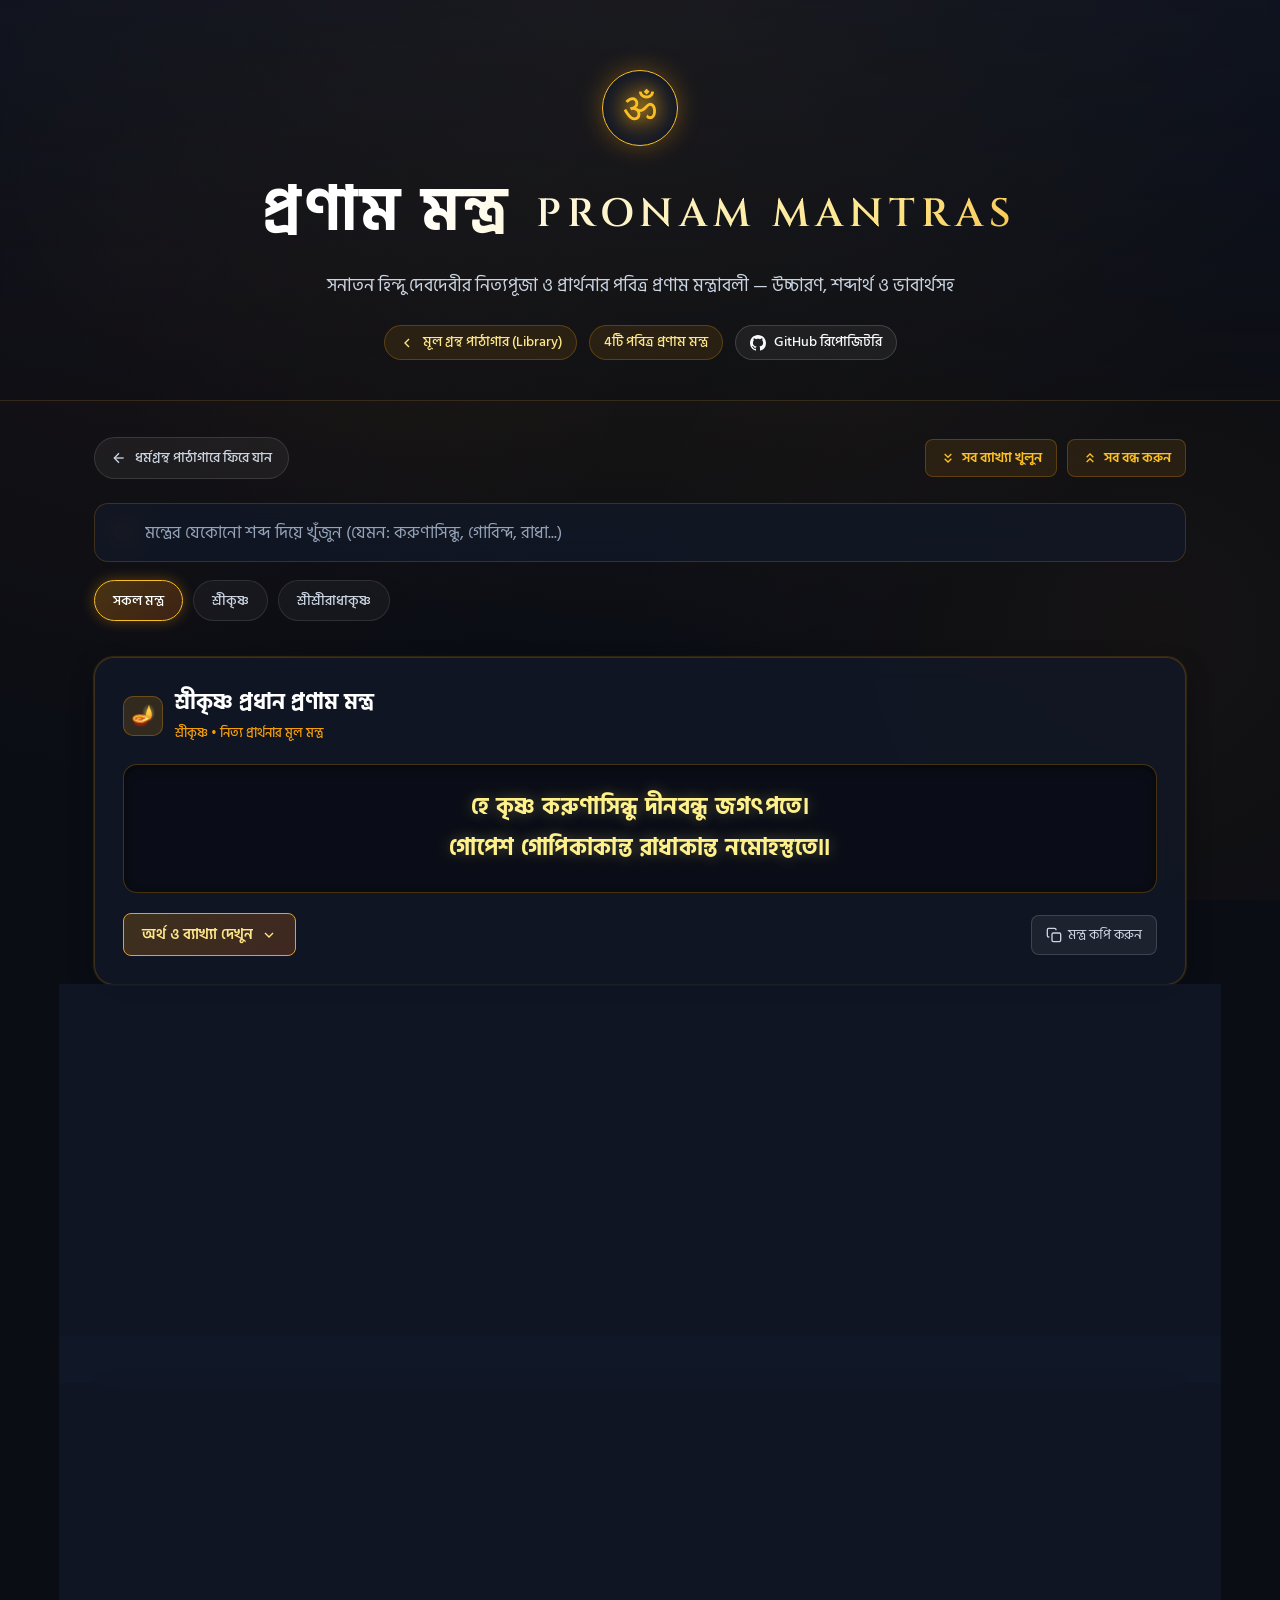
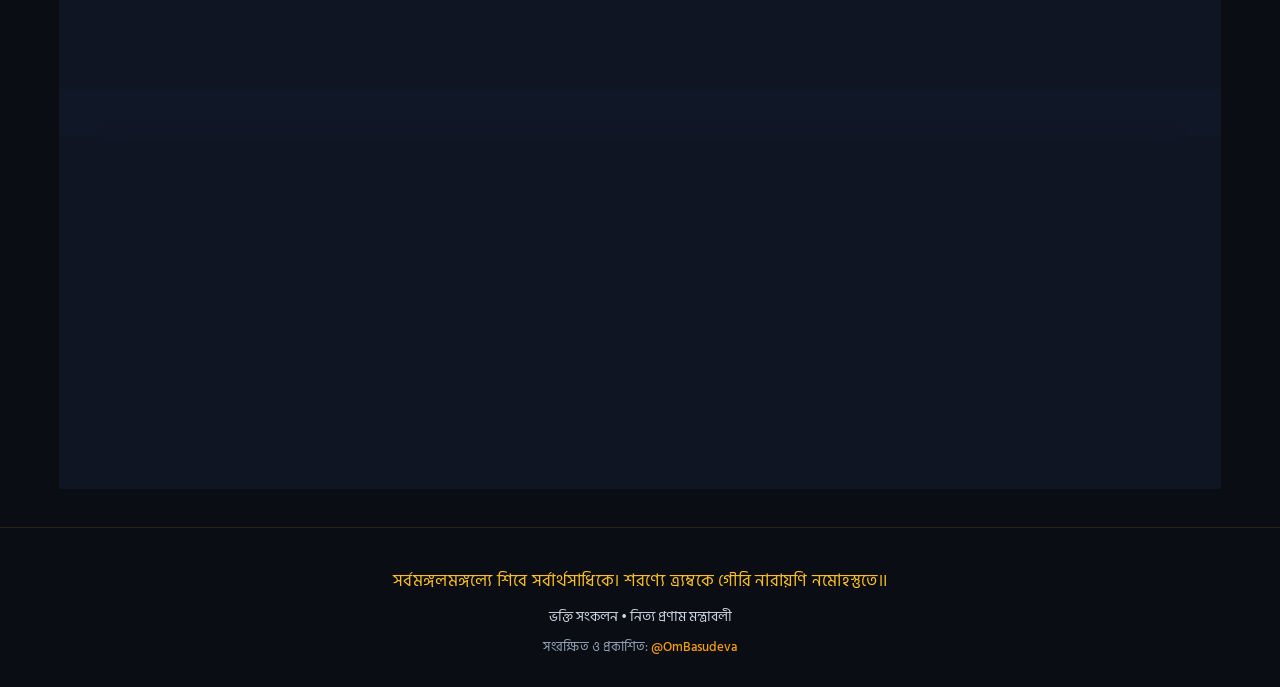
==== pronam_mantra.html @ bd5ef9b8 "Add Pronam Mantras interactive HTML page with expandable translations and word meanings" ====
<!DOCTYPE html>
<html lang="bn">
<head>
  <meta charset="UTF-8">
  <meta name="viewport" content="width=device-width, initial-scale=1.0">
  <title>দেবদেবীর প্রণাম মন্ত্র (Pronam Mantras) — ভক্তি (Vokti)</title>
  <meta name="description" content="সনাতন হিন্দু দেবদেবীর নিত্যপূজার প্রণাম মন্ত্র, উচ্চারণ, পদচ্ছেদ, শব্দার্থ ও সরল ভাবার্থ।">
  <meta http-equiv="Cache-Control" content="no-cache, no-store, must-revalidate">
  <meta http-equiv="Pragma" content="no-cache">
  <meta http-equiv="Expires" content="0">
  <link rel="preconnect" href="https://fonts.googleapis.com">
  <link rel="preconnect" href="https://fonts.gstatic.com" crossorigin>
  <link href="https://fonts.googleapis.com/css2?family=Cinzel:wght@600;700;800&family=Hind+Siliguri:wght@400;500;600;700&family=Inter:wght@400;500;600&display=swap" rel="stylesheet">
  <link rel="stylesheet" href="style.css?v=6">
  <link rel="icon" href="data:image/svg+xml,<svg xmlns=%22http://www.w3.org/2000/svg%22 viewBox=%220 0 100 100%22><text y=%22.9em%22 font-size=%2290%22>🪔</text></svg>">
</head>
<body>
  <!-- Header / Hero -->
  <header class="hero-section">
    <div class="decor-glow"></div>
    <div class="container hero-content">
      <div class="sacred-symbol" aria-hidden="true">
        <span class="om-symbol">ॐ</span>
      </div>
      <h1 class="main-title">প্রণাম মন্ত্র <span class="english-title">PRONAM MANTRAS</span></h1>
      <p class="tagline">সনাতন হিন্দু দেবদেবীর নিত্যপূজা ও প্রার্থনার পবিত্র প্রণাম মন্ত্রাবলী — উচ্চারণ, শব্দার্থ ও ভাবার্থসহ</p>
      
      <div class="meta-badges">
        <a href="index.html" class="badge">
          <svg viewBox="0 0 24 24" width="16" height="16" fill="none" stroke="currentColor" stroke-width="2">
            <polyline points="15 18 9 12 15 6"></polyline>
          </svg>
          মূল গ্রন্থ পাঠাগার (Library)
        </a>
        <span class="badge" id="mantra-count">৪টি পবিত্র প্রণাম মন্ত্র</span>
        <a href="https://github.com/OmBasudeva/vokti" target="_blank" rel="noopener noreferrer" class="badge github-badge">
          <svg class="icon" viewBox="0 0 24 24" width="16" height="16" fill="currentColor">
            <path d="M12 0C5.37 0 0 5.37 0 12c0 5.31 3.435 9.795 8.205 11.385.6.105.825-.255.825-.57 0-.285-.015-1.23-.015-2.235-3.015.555-3.795-.735-4.035-1.41-.135-.345-.72-1.41-1.23-1.695-.42-.225-1.02-.78-.015-.795.945-.015 1.62.87 1.845 1.23 1.08 1.815 2.805 1.305 3.495.99.105-.78.42-1.305.765-1.605-2.67-.3-5.46-1.335-5.46-5.925 0-1.305.465-2.385 1.23-3.225-.12-.3-.54-1.53.12-3.18 0 0 1.005-.315 3.3 1.23.96-.27 1.98-.405 3-.405s2.04.135 3 .405c2.295-1.56 3.3-1.23 3.3-1.23.66 1.65.24 2.88.12 3.18.765.84 1.23 1.905 1.23 3.225 0 4.605-2.805 5.625-5.475 5.925.435.375.81 1.095.81 2.22 0 1.605-.015 2.895-.015 3.3 0 .315.225.69.825.57A12.02 12.02 0 0024 12c0-6.63-5.37-12-12-12z"/>
          </svg>
          GitHub রিপোজিটরি
        </a>
      </div>
    </div>
  </header>

  <!-- Main Content Area -->
  <main class="container main-container">
    <!-- Top Nav & Actions Bar -->
    <div class="mantra-nav-bar">
      <a href="index.html" class="back-link">
        <svg viewBox="0 0 24 24" width="16" height="16" fill="none" stroke="currentColor" stroke-width="2">
          <line x1="19" y1="12" x2="5" y2="12"></line>
          <polyline points="12 19 5 12 12 5"></polyline>
        </svg>
        ধর্মগ্রন্থ পাঠাগারে ফিরে যান
      </a>

      <div class="mantra-actions-header">
        <button id="expandAllBtn" class="btn-toggle-all">
          <svg viewBox="0 0 24 24" width="16" height="16" fill="none" stroke="currentColor" stroke-width="2">
            <polyline points="7 13 12 18 17 13"></polyline>
            <polyline points="7 6 12 11 17 6"></polyline>
          </svg>
          সব ব্যাখ্যা খুলুন
        </button>
        <button id="collapseAllBtn" class="btn-toggle-all">
          <svg viewBox="0 0 24 24" width="16" height="16" fill="none" stroke="currentColor" stroke-width="2">
            <polyline points="17 11 12 6 7 11"></polyline>
            <polyline points="17 18 12 13 7 18"></polyline>
          </svg>
          সব বন্ধ করুন
        </button>
      </div>
    </div>

    <!-- Search & Filter Controls -->
    <div class="controls-panel">
      <div class="search-box">
        <svg class="search-icon" viewBox="0 0 24 24" width="20" height="20" fill="none" stroke="currentColor" stroke-width="2">
          <circle cx="11" cy="11" r="8"></circle>
          <line x1="21" y1="21" x2="16.65" y2="16.65"></line>
        </svg>
        <input type="text" id="mantraSearchInput" placeholder="মন্ত্রের যেকোনো শব্দ দিয়ে খুঁজুন (যেমন: করুণাসিন্ধু, গোবিন্দ, রাধা...)" autocomplete="off">
        <button id="clearMantraSearch" class="clear-btn" aria-label="Clear search" style="display:none;">✕</button>
      </div>
      <div class="filter-chips">
        <button class="chip active" data-filter="all">সকল মন্ত্র</button>
        <button class="chip" data-filter="krishna">শ্রীকৃষ্ণ</button>
        <button class="chip" data-filter="radhakrishna">শ্রীশ্রীরাধাকৃষ্ণ</button>
      </div>
    </div>

    <!-- Mantras Container -->
    <div id="mantrasList">
      <!-- Cards rendered via JavaScript -->
    </div>

    <!-- Empty state if search finds nothing -->
    <div id="noMantraResults" class="empty-state" style="display: none;">
      <p class="empty-icon">🪔</p>
      <h3>কোনো প্রণাম মন্ত্র পাওয়া যায়নি</h3>
      <p>অন্য শব্দ লিখে পুনরায় অনুসন্ধান করুন</p>
    </div>
  </main>

  <!-- Copy Toast Notification -->
  <div id="copyToast" style="position: fixed; bottom: 24px; right: 24px; background: #f59e0b; color: #0b0f19; font-weight: 700; padding: 12px 24px; border-radius: 9999px; box-shadow: 0 10px 25px rgba(0,0,0,0.7); transform: translateY(100px); opacity: 0; transition: all 0.3s cubic-bezier(0.16, 1, 0.3, 1); z-index: 2000; display: flex; align-items: center; gap: 8px;">
    <span>✓ মন্ত্রটি সফলভাবে কপি হয়েছে!</span>
  </div>

  <!-- Footer -->
  <footer class="site-footer">
    <div class="container footer-content">
      <p class="shloka">সর্বমঙ্গলমঙ্গল্যে শিবে সর্বার্থসাধিকে। শরণ্যে ত্র্যম্বকে গৌরি নারায়ণি নমোহস্তুতে॥</p>
      <p class="copyright">ভক্তি সংকলন • নিত্য প্রণাম মন্ত্রাবলী</p>
      <p class="sub-link">
        সংরক্ষিত ও প্রকাশিত: <a href="https://github.com/OmBasudeva" target="_blank" rel="noopener noreferrer">@OmBasudeva</a>
      </p>
    </div>
  </footer>

  <script src="pronam_mantra.js?v=1"></script>
</body>
</html>
---- style.css ----
/* ==========================================================================
   Vokti (ভক্তি) Design System & Stylesheet
   Sacred Cosmic Dark Theme with Divine Golden & Saffron Accents
   ========================================================================== */

:root {
  --bg-primary: #0a0d14;
  --bg-secondary: #111726;
  --bg-card: rgba(18, 25, 41, 0.75);
  --bg-card-hover: rgba(26, 36, 58, 0.9);
  --glass-border: rgba(245, 158, 11, 0.2);
  --glass-border-hover: rgba(245, 158, 11, 0.55);
  
  --gold-primary: #f59e0b;
  --gold-light: #fbbf24;
  --gold-glow: rgba(245, 158, 11, 0.35);
  --saffron: #f97316;
  
  --text-primary: #f8fafc;
  --text-secondary: #cbd5e1;
  --text-muted: #94a3b8;
  
  --radius-sm: 8px;
  --radius-md: 14px;
  --radius-lg: 20px;
  
  --shadow-card: 0 10px 30px -10px rgba(0, 0, 0, 0.7), 0 0 1px 1px var(--glass-border);
  --shadow-card-hover: 0 20px 40px -10px rgba(0, 0, 0, 0.8), 0 0 20px -2px var(--gold-glow);
  --transition: all 0.25s cubic-bezier(0.16, 1, 0.3, 1);
}

*, *::before, *::after {
  box-sizing: border-box;
  margin: 0;
  padding: 0;
}

body {
  font-family: 'Hind Siliguri', 'Inter', -apple-system, BlinkMacSystemFont, sans-serif;
  background-color: var(--bg-primary);
  color: var(--text-primary);
  line-height: 1.6;
  min-height: 100vh;
  display: flex;
  flex-direction: column;
  background-image: 
    radial-gradient(circle at 50% 0%, rgba(245, 158, 11, 0.12) 0%, transparent 60%),
    radial-gradient(circle at 10% 30%, rgba(249, 115, 22, 0.05) 0%, transparent 40%),
    radial-gradient(circle at 90% 70%, rgba(217, 119, 6, 0.05) 0%, transparent 40%);
  background-attachment: fixed;
}

.container {
  max-width: 1140px;
  margin: 0 auto;
  padding: 0 24px;
  width: 100%;
}

/* ==========================================================================
   Hero Section
   ========================================================================== */

.hero-section {
  position: relative;
  padding: 70px 0 40px;
  text-align: center;
  overflow: hidden;
  border-bottom: 1px solid rgba(245, 158, 11, 0.15);
  background: linear-gradient(180deg, rgba(17, 23, 38, 0.6) 0%, rgba(10, 13, 20, 0.4) 100%);
}

.sacred-symbol {
  display: inline-flex;
  align-items: center;
  justify-content: center;
  width: 76px;
  height: 76px;
  border-radius: 50%;
  background: radial-gradient(circle, rgba(245, 158, 11, 0.25) 0%, rgba(18, 25, 41, 0.8) 70%);
  border: 1.5px solid var(--gold-light);
  box-shadow: 0 0 25px var(--gold-glow);
  margin-bottom: 18px;
  animation: pulse-glow 4s ease-in-out infinite;
}

.om-symbol {
  font-size: 40px;
  color: var(--gold-light);
  line-height: 1;
  text-shadow: 0 0 15px rgba(251, 191, 36, 0.8);
}

@keyframes pulse-glow {
  0%, 100% {
    transform: scale(1);
    box-shadow: 0 0 20px var(--gold-glow);
  }
  50% {
    transform: scale(1.04);
    box-shadow: 0 0 35px rgba(245, 158, 11, 0.55);
  }
}

.main-title {
  font-family: 'Cinzel', 'Hind Siliguri', serif;
  font-size: clamp(2.4rem, 5vw, 3.8rem);
  font-weight: 800;
  letter-spacing: 0.05em;
  background: linear-gradient(135deg, #ffffff 30%, #fde68a 70%, #f59e0b 100%);
  -webkit-background-clip: text;
  -webkit-text-fill-color: transparent;
  margin-bottom: 10px;
}

.english-title {
  font-size: 0.65em;
  font-weight: 600;
  letter-spacing: 0.15em;
  color: var(--gold-primary);
  display: inline-block;
  margin-left: 8px;
  vertical-align: middle;
}

.tagline {
  font-size: 1.15rem;
  color: var(--text-secondary);
  max-width: 650px;
  margin: 0 auto 24px;
}

.meta-badges {
  display: flex;
  flex-wrap: wrap;
  gap: 12px;
  justify-content: center;
  align-items: center;
}

.badge {
  display: inline-flex;
  align-items: center;
  gap: 8px;
  font-size: 0.85rem;
  font-weight: 500;
  padding: 6px 14px;
  border-radius: 9999px;
  background: rgba(245, 158, 11, 0.1);
  color: #fde68a;
  border: 1px solid rgba(245, 158, 11, 0.25);
  backdrop-filter: blur(8px);
  text-decoration: none;
  transition: var(--transition);
}

.badge-dot {
  width: 7px;
  height: 7px;
  border-radius: 50%;
  background-color: #10b981;
  box-shadow: 0 0 8px #10b981;
}

.github-badge {
  background: rgba(255, 255, 255, 0.06);
  border-color: rgba(255, 255, 255, 0.15);
  color: var(--text-primary);
}

.github-badge:hover {
  background: rgba(255, 255, 255, 0.12);
  border-color: var(--gold-light);
  color: #fff;
  transform: translateY(-1px);
}

/* ==========================================================================
   Search & Controls
   ========================================================================== */

.main-container {
  padding-top: 36px;
  padding-bottom: 60px;
  flex: 1;
}

.controls-panel {
  display: flex;
  flex-direction: column;
  gap: 18px;
  margin-bottom: 36px;
}

.search-box {
  position: relative;
  display: flex;
  align-items: center;
  width: 100%;
}

.search-icon {
  position: absolute;
  left: 18px;
  color: var(--gold-primary);
  pointer-events: none;
}

.search-box input {
  width: 100%;
  padding: 15px 50px 15px 50px;
  font-size: 1.05rem;
  font-family: inherit;
  color: var(--text-primary);
  background: var(--bg-card);
  border: 1px solid var(--glass-border);
  border-radius: var(--radius-md);
  outline: none;
  transition: var(--transition);
  backdrop-filter: blur(12px);
}

.search-box input::placeholder {
  color: var(--text-muted);
}

.search-box input:focus {
  border-color: var(--gold-light);
  box-shadow: 0 0 20px var(--gold-glow);
  background: rgba(22, 31, 50, 0.9);
}

.clear-btn {
  position: absolute;
  right: 16px;
  background: transparent;
  border: none;
  color: var(--text-muted);
  font-size: 18px;
  cursor: pointer;
  padding: 4px;
  line-height: 1;
  transition: var(--transition);
}

.clear-btn:hover {
  color: var(--gold-light);
}

.filter-chips {
  display: flex;
  gap: 10px;
  flex-wrap: wrap;
}

.chip {
  padding: 8px 18px;
  font-size: 0.9rem;
  font-family: inherit;
  font-weight: 500;
  border-radius: 9999px;
  border: 1px solid rgba(255, 255, 255, 0.1);
  background: rgba(255, 255, 255, 0.04);
  color: var(--text-secondary);
  cursor: pointer;
  transition: var(--transition);
}

.chip:hover {
  border-color: var(--gold-primary);
  color: var(--text-primary);
  background: rgba(245, 158, 11, 0.1);
}

.chip.active {
  background: linear-gradient(135deg, rgba(245, 158, 11, 0.25) 0%, rgba(249, 115, 22, 0.2) 100%);
  border-color: var(--gold-light);
  color: #fff;
  box-shadow: 0 0 14px var(--gold-glow);
}

/* ==========================================================================
   Scriptures Grid & Cards
   ========================================================================== */

.scriptures-grid {
  display: grid;
  grid-template-columns: repeat(auto-fill, minmax(320px, 1fr));
  gap: 24px;
}

.scripture-card {
  position: relative;
  background: var(--bg-card);
  border: 1px solid var(--glass-border);
  border-radius: var(--radius-lg);
  padding: 26px;
  display: flex;
  flex-direction: column;
  justify-content: space-between;
  backdrop-filter: blur(12px);
  box-shadow: var(--shadow-card);
  transition: var(--transition);
  overflow: hidden;
}

.scripture-card::before {
  content: '';
  position: absolute;
  top: 0;
  left: 0;
  right: 0;
  height: 3px;
  background: linear-gradient(90deg, transparent, var(--gold-primary), transparent);
  opacity: 0;
  transition: var(--transition);
}

.scripture-card:hover {
  transform: translateY(-4px);
  background: var(--bg-card-hover);
  border-color: var(--glass-border-hover);
  box-shadow: var(--shadow-card-hover);
}

.scripture-card:hover::before {
  opacity: 1;
}

.card-top {
  display: flex;
  justify-content: space-between;
  align-items: flex-start;
  margin-bottom: 16px;
}

.card-icon {
  width: 44px;
  height: 44px;
  border-radius: 12px;
  background: rgba(245, 158, 11, 0.12);
  border: 1px solid rgba(245, 158, 11, 0.3);
  display: flex;
  align-items: center;
  justify-content: center;
  font-size: 22px;
  color: var(--gold-light);
}

.format-badge {
  font-size: 0.75rem;
  font-weight: 600;
  padding: 4px 10px;
  border-radius: 6px;
  text-transform: uppercase;
  letter-spacing: 0.05em;
}

.format-pdf {
  background: rgba(239, 68, 68, 0.15);
  color: #fca5a5;
  border: 1px solid rgba(239, 68, 68, 0.3);
}

.format-docx {
  background: rgba(59, 130, 246, 0.15);
  color: #93c5fd;
  border: 1px solid rgba(59, 130, 246, 0.3);
}

.card-title {
  font-size: 1.45rem;
  font-weight: 700;
  color: #ffffff;
  margin-bottom: 6px;
  line-height: 1.35;
}

.card-subtitle {
  font-size: 0.88rem;
  color: var(--gold-primary);
  font-weight: 500;
  margin-bottom: 14px;
}

.card-desc {
  font-size: 0.95rem;
  color: var(--text-secondary);
  line-height: 1.6;
  margin-bottom: 22px;
  flex-grow: 1;
}

.card-meta-info {
  display: flex;
  align-items: center;
  gap: 12px;
  font-size: 0.8rem;
  color: var(--text-muted);
  margin-bottom: 18px;
  padding-top: 12px;
  border-top: 1px dashed rgba(255, 255, 255, 0.08);
}

.card-actions {
  display: grid;
  grid-template-columns: 1fr 1fr;
  gap: 10px;
}

.card-actions.single-action {
  grid-template-columns: 1fr;
}

.btn-read, .btn-download {
  display: inline-flex;
  align-items: center;
  justify-content: center;
  gap: 8px;
  padding: 10px 14px;
  border-radius: var(--radius-sm);
  font-size: 0.9rem;
  font-family: inherit;
  font-weight: 600;
  text-decoration: none;
  cursor: pointer;
  transition: var(--transition);
  border: none;
}

.btn-read {
  background: linear-gradient(135deg, var(--gold-primary) 0%, var(--saffron) 100%);
  color: #0b0f19;
  box-shadow: 0 4px 12px rgba(245, 158, 11, 0.3);
}

.btn-read:hover {
  background: linear-gradient(135deg, #fbbf24 0%, #ea580c 100%);
  box-shadow: 0 6px 18px var(--gold-glow);
  transform: translateY(-2px);
}

.btn-download {
  background: rgba(255, 255, 255, 0.06);
  color: var(--text-primary);
  border: 1px solid rgba(255, 255, 255, 0.15);
}

.btn-download:hover {
  background: rgba(255, 255, 255, 0.12);
  border-color: var(--gold-light);
  color: #fff;
  transform: translateY(-2px);
}

/* ==========================================================================
   Empty State
   ========================================================================== */

.empty-state {
  text-align: center;
  padding: 60px 20px;
  background: var(--bg-card);
  border-radius: var(--radius-lg);
  border: 1px dashed var(--glass-border);
}

.empty-icon {
  font-size: 42px;
  margin-bottom: 12px;
}

.empty-state h3 {
  font-size: 1.3rem;
  color: var(--text-primary);
  margin-bottom: 6px;
}

.empty-state p {
  color: var(--text-muted);
}

/* ==========================================================================
   Reader Modal
   ========================================================================== */

.modal-overlay {
  position: fixed;
  inset: 0;
  background: rgba(6, 9, 15, 0.88);
  backdrop-filter: blur(8px);
  z-index: 1000;
  display: flex;
  align-items: center;
  justify-content: center;
  padding: 20px;
  opacity: 0;
  pointer-events: none;
  transition: opacity 0.25s ease;
}

.modal-overlay.open {
  opacity: 1;
  pointer-events: auto;
}

.modal-window {
  width: 100%;
  max-width: 1000px;
  height: 90vh;
  background: var(--bg-secondary);
  border: 1px solid var(--glass-border-hover);
  border-radius: var(--radius-md);
  box-shadow: 0 25px 60px -15px rgba(0, 0, 0, 0.9), 0 0 30px var(--gold-glow);
  display: flex;
  flex-direction: column;
  overflow: hidden;
  animation: modal-enter 0.3s cubic-bezier(0.16, 1, 0.3, 1);
}

@keyframes modal-enter {
  from {
    opacity: 0;
    transform: scale(0.96) translateY(10px);
  }
  to {
    opacity: 1;
    transform: scale(1) translateY(0);
  }
}

.modal-header {
  display: flex;
  align-items: center;
  justify-content: space-between;
  padding: 16px 24px;
  background: rgba(10, 13, 20, 0.9);
  border-bottom: 1px solid rgba(245, 158, 11, 0.2);
}

.modal-title {
  font-size: 1.25rem;
  font-weight: 700;
  color: #fff;
}

.modal-subtitle {
  font-size: 0.8rem;
  color: var(--gold-primary);
}

.modal-actions {
  display: flex;
  align-items: center;
  gap: 10px;
}

.btn-action {
  display: inline-flex;
  align-items: center;
  gap: 6px;
  padding: 6px 12px;
  border-radius: var(--radius-sm);
  background: rgba(255, 255, 255, 0.08);
  border: 1px solid rgba(255, 255, 255, 0.15);
  color: var(--text-primary);
  text-decoration: none;
  font-size: 0.85rem;
  cursor: pointer;
  transition: var(--transition);
}

.btn-action:hover {
  background: rgba(245, 158, 11, 0.2);
  border-color: var(--gold-primary);
  color: #fff;
}

.close-btn {
  background: transparent;
  border: none;
  color: var(--text-muted);
  font-size: 28px;
  cursor: pointer;
  line-height: 1;
  padding: 0 4px;
  margin-left: 6px;
  transition: var(--transition);
}

.close-btn:hover {
  color: #ef4444;
}

/* Reader Toolbar */
.reader-toolbar {
  display: flex;
  align-items: center;
  justify-content: space-between;
  padding: 10px 20px;
  background: rgba(14, 20, 32, 0.95);
  border-bottom: 1px solid rgba(245, 158, 11, 0.2);
  gap: 12px;
  flex-wrap: wrap;
}

.page-nav-controls, .zoom-controls {
  display: flex;
  align-items: center;
  gap: 8px;
}

.tool-btn {
  display: inline-flex;
  align-items: center;
  gap: 6px;
  padding: 6px 12px;
  border-radius: var(--radius-sm);
  background: rgba(255, 255, 255, 0.08);
  border: 1px solid rgba(255, 255, 255, 0.15);
  color: var(--text-primary);
  font-family: inherit;
  font-size: 0.85rem;
  font-weight: 500;
  cursor: pointer;
  transition: var(--transition);
}

.tool-btn:hover:not(:disabled) {
  background: rgba(245, 158, 11, 0.25);
  border-color: var(--gold-primary);
  color: #fff;
}

.tool-btn:disabled {
  opacity: 0.35;
  cursor: not-allowed;
}

.tool-btn.icon-only {
  padding: 6px 8px;
}

.fit-btn {
  font-weight: 600;
  padding: 6px 10px;
}

.page-indicator {
  font-size: 0.88rem;
  color: var(--text-secondary);
  display: flex;
  align-items: center;
  gap: 6px;
}

#pageNumberInput {
  width: 54px;
  padding: 4px 6px;
  text-align: center;
  font-family: inherit;
  font-size: 0.88rem;
  font-weight: 600;
  color: #fff;
  background: rgba(0, 0, 0, 0.5);
  border: 1px solid rgba(245, 158, 11, 0.3);
  border-radius: var(--radius-sm);
  outline: none;
}

#pageNumberInput:focus {
  border-color: var(--gold-light);
  box-shadow: 0 0 10px var(--gold-glow);
}

.zoom-text {
  font-size: 0.82rem;
  color: var(--gold-light);
  min-width: 44px;
  text-align: center;
}

.modal-body {
  flex: 1;
  background: #0b0f19;
  position: relative;
  overflow: auto;
  display: flex;
  align-items: flex-start;
  justify-content: center;
  padding: 20px;
  -webkit-overflow-scrolling: touch;
}

.canvas-wrapper {
  margin: auto;
  display: flex;
  justify-content: center;
}

#pdfCanvas {
  max-width: 100%;
  box-shadow: 0 10px 30px rgba(0, 0, 0, 0.8), 0 0 1px 1px rgba(255, 255, 255, 0.1);
  border-radius: 4px;
  background: #fff;
}

.pdf-loading-state {
  position: absolute;
  inset: 0;
  background: rgba(11, 15, 25, 0.85);
  backdrop-filter: blur(4px);
  display: none;
  flex-direction: column;
  align-items: center;
  justify-content: center;
  gap: 16px;
  z-index: 10;
  color: var(--gold-light);
  font-weight: 500;
}

.spinner {
  width: 40px;
  height: 40px;
  border: 3px solid rgba(245, 158, 11, 0.2);
  border-top-color: var(--gold-light);
  border-radius: 50%;
  animation: spin 0.8s linear infinite;
}

@keyframes spin {
  to { transform: rotate(360deg); }
}

/* ==========================================================================
   Footer
   ========================================================================== */

.site-footer {
  padding: 40px 0 30px;
  background: rgba(10, 13, 20, 0.8);
  border-top: 1px solid rgba(245, 158, 11, 0.15);
  text-align: center;
  margin-top: auto;
}

.shloka {
  font-size: 1.05rem;
  color: var(--gold-light);
  margin-bottom: 12px;
  letter-spacing: 0.02em;
}

.copyright {
  font-size: 0.85rem;
  color: var(--text-secondary);
  margin-bottom: 8px;
}

.sub-link {
  font-size: 0.8rem;
  color: var(--text-muted);
}

.sub-link a {
  color: var(--gold-primary);
  text-decoration: none;
  font-weight: 500;
}

.sub-link a:hover {
  text-decoration: underline;
}

/* ==========================================================================
   Pronam Mantra Styles
   ========================================================================== */

.mantra-nav-bar {
  display: flex;
  align-items: center;
  justify-content: space-between;
  margin-bottom: 24px;
  flex-wrap: wrap;
  gap: 12px;
}

.back-link {
  display: inline-flex;
  align-items: center;
  gap: 8px;
  padding: 8px 16px;
  border-radius: 9999px;
  background: rgba(255, 255, 255, 0.05);
  border: 1px solid rgba(255, 255, 255, 0.12);
  color: var(--text-secondary);
  text-decoration: none;
  font-size: 0.9rem;
  font-weight: 500;
  transition: var(--transition);
}

.back-link:hover {
  background: rgba(245, 158, 11, 0.15);
  border-color: var(--gold-light);
  color: #fff;
  transform: translateX(-2px);
}

.mantra-actions-header {
  display: flex;
  gap: 10px;
}

.btn-toggle-all {
  display: inline-flex;
  align-items: center;
  gap: 6px;
  padding: 7px 14px;
  border-radius: var(--radius-sm);
  background: rgba(245, 158, 11, 0.1);
  border: 1px solid rgba(245, 158, 11, 0.25);
  color: var(--gold-light);
  font-family: inherit;
  font-size: 0.85rem;
  font-weight: 600;
  cursor: pointer;
  transition: var(--transition);
}

.btn-toggle-all:hover {
  background: rgba(245, 158, 11, 0.25);
  border-color: var(--gold-light);
  color: #fff;
}

.mantra-card {
  background: var(--bg-card);
  border: 1px solid var(--glass-border);
  border-radius: var(--radius-lg);
  padding: 28px;
  margin-bottom: 24px;
  backdrop-filter: blur(12px);
  box-shadow: var(--shadow-card);
  transition: var(--transition);
  position: relative;
  overflow: hidden;
}

.mantra-card::before {
  content: '';
  position: absolute;
  top: 0;
  left: 0;
  right: 0;
  height: 3px;
  background: linear-gradient(90deg, transparent, var(--gold-primary), transparent);
  opacity: 0;
  transition: var(--transition);
}

.mantra-card:hover {
  border-color: var(--glass-border-hover);
  box-shadow: var(--shadow-card-hover);
}

.mantra-card:hover::before {
  opacity: 1;
}

.mantra-header {
  display: flex;
  justify-content: space-between;
  align-items: flex-start;
  margin-bottom: 18px;
  gap: 12px;
}

.mantra-title-group {
  display: flex;
  align-items: center;
  gap: 12px;
}

.mantra-icon {
  width: 40px;
  height: 40px;
  border-radius: 10px;
  background: rgba(245, 158, 11, 0.15);
  border: 1px solid rgba(245, 158, 11, 0.3);
  display: flex;
  align-items: center;
  justify-content: center;
  font-size: 20px;
}

.mantra-title {
  font-size: 1.35rem;
  font-weight: 700;
  color: #fff;
}

.mantra-tag {
  font-size: 0.8rem;
  color: var(--gold-primary);
  font-weight: 500;
}

.mantra-text-box {
  background: rgba(10, 13, 20, 0.8);
  border: 1px solid rgba(245, 158, 11, 0.25);
  border-radius: var(--radius-md);
  padding: 22px 24px;
  margin-bottom: 20px;
  box-shadow: inset 0 2px 10px rgba(0, 0, 0, 0.5);
  position: relative;
}

.mantra-verse {
  font-size: 1.45rem;
  font-weight: 700;
  color: #fef08a;
  text-align: center;
  line-height: 1.8;
  letter-spacing: 0.02em;
  text-shadow: 0 0 15px rgba(254, 240, 138, 0.3);
  white-space: pre-line;
}

.mantra-card-footer {
  display: flex;
  justify-content: space-between;
  align-items: center;
  gap: 12px;
  flex-wrap: wrap;
}

.btn-expand-mantra {
  display: inline-flex;
  align-items: center;
  gap: 8px;
  padding: 9px 18px;
  border-radius: var(--radius-sm);
  background: linear-gradient(135deg, rgba(245, 158, 11, 0.2) 0%, rgba(249, 115, 22, 0.2) 100%);
  border: 1px solid var(--gold-primary);
  color: #fde68a;
  font-family: inherit;
  font-size: 0.92rem;
  font-weight: 600;
  cursor: pointer;
  transition: var(--transition);
}

.btn-expand-mantra:hover {
  background: linear-gradient(135deg, var(--gold-primary) 0%, var(--saffron) 100%);
  color: #0b0f19;
  box-shadow: 0 4px 15px var(--gold-glow);
  transform: translateY(-1px);
}

.btn-expand-mantra .chevron {
  transition: transform 0.3s ease;
}

.btn-expand-mantra.open .chevron {
  transform: rotate(180deg);
}

.btn-copy-mantra {
  display: inline-flex;
  align-items: center;
  gap: 6px;
  padding: 8px 14px;
  border-radius: var(--radius-sm);
  background: rgba(255, 255, 255, 0.06);
  border: 1px solid rgba(255, 255, 255, 0.15);
  color: var(--text-secondary);
  font-family: inherit;
  font-size: 0.85rem;
  cursor: pointer;
  transition: var(--transition);
}

.btn-copy-mantra:hover {
  background: rgba(255, 255, 255, 0.12);
  color: #fff;
  border-color: var(--gold-light);
}

/* Expandable Drawer */
.mantra-drawer {
  max-height: 0;
  opacity: 0;
  overflow: hidden;
  transition: max-height 0.4s cubic-bezier(0.16, 1, 0.3, 1), opacity 0.3s ease, margin-top 0.3s ease;
  margin-top: 0;
}

.mantra-drawer.open {
  max-height: 1400px;
  opacity: 1;
  margin-top: 22px;
  padding-top: 22px;
  border-top: 1px dashed rgba(245, 158, 11, 0.2);
}

.detail-section {
  margin-bottom: 20px;
}

.detail-section:last-child {
  margin-bottom: 0;
}

.detail-heading {
  display: flex;
  align-items: center;
  gap: 8px;
  font-size: 1rem;
  font-weight: 700;
  color: var(--gold-light);
  margin-bottom: 10px;
  text-transform: uppercase;
  letter-spacing: 0.04em;
}

.transliteration-text {
  font-style: italic;
  font-size: 1.05rem;
  color: #e2e8f0;
  background: rgba(255, 255, 255, 0.03);
  padding: 12px 16px;
  border-radius: var(--radius-sm);
  border-left: 3px solid var(--gold-primary);
  line-height: 1.7;
}

.word-meaning-grid {
  display: grid;
  grid-template-columns: repeat(auto-fill, minmax(240px, 1fr));
  gap: 10px;
}

.word-item {
  background: rgba(255, 255, 255, 0.03);
  border: 1px solid rgba(255, 255, 255, 0.08);
  padding: 10px 14px;
  border-radius: var(--radius-sm);
  font-size: 0.92rem;
  line-height: 1.5;
}

.word-term {
  color: var(--gold-light);
  font-weight: 700;
  display: inline-block;
  margin-right: 6px;
}

.word-def {
  color: var(--text-secondary);
}

.simple-meaning-box {
  background: rgba(245, 158, 11, 0.08);
  border: 1px solid rgba(245, 158, 11, 0.25);
  border-radius: var(--radius-sm);
  padding: 16px 20px;
  color: #f1f5f9;
  font-size: 1.02rem;
  line-height: 1.75;
}

/* ==========================================================================
   Responsive Adaptations
   ========================================================================== */

@media (max-width: 640px) {
  .hero-section {
    padding: 40px 0 25px;
  }
  .scriptures-grid {
    grid-template-columns: 1fr;
  }
  .modal-window {
    height: 95vh;
  }
  .modal-header {
    padding: 12px 16px;
  }
  .modal-title {
    font-size: 1rem;
  }
  .card-actions {
    grid-template-columns: 1fr;
  }
  .mantra-verse {
    font-size: 1.2rem;
    line-height: 1.7;
  }
  .mantra-card {
    padding: 20px 16px;
  }
  .word-meaning-grid {
    grid-template-columns: 1fr;
  }
  .mantra-card-footer {
    flex-direction: column;
    align-items: stretch;
  }
  .btn-expand-mantra, .btn-copy-mantra {
    justify-content: center;
  }
}
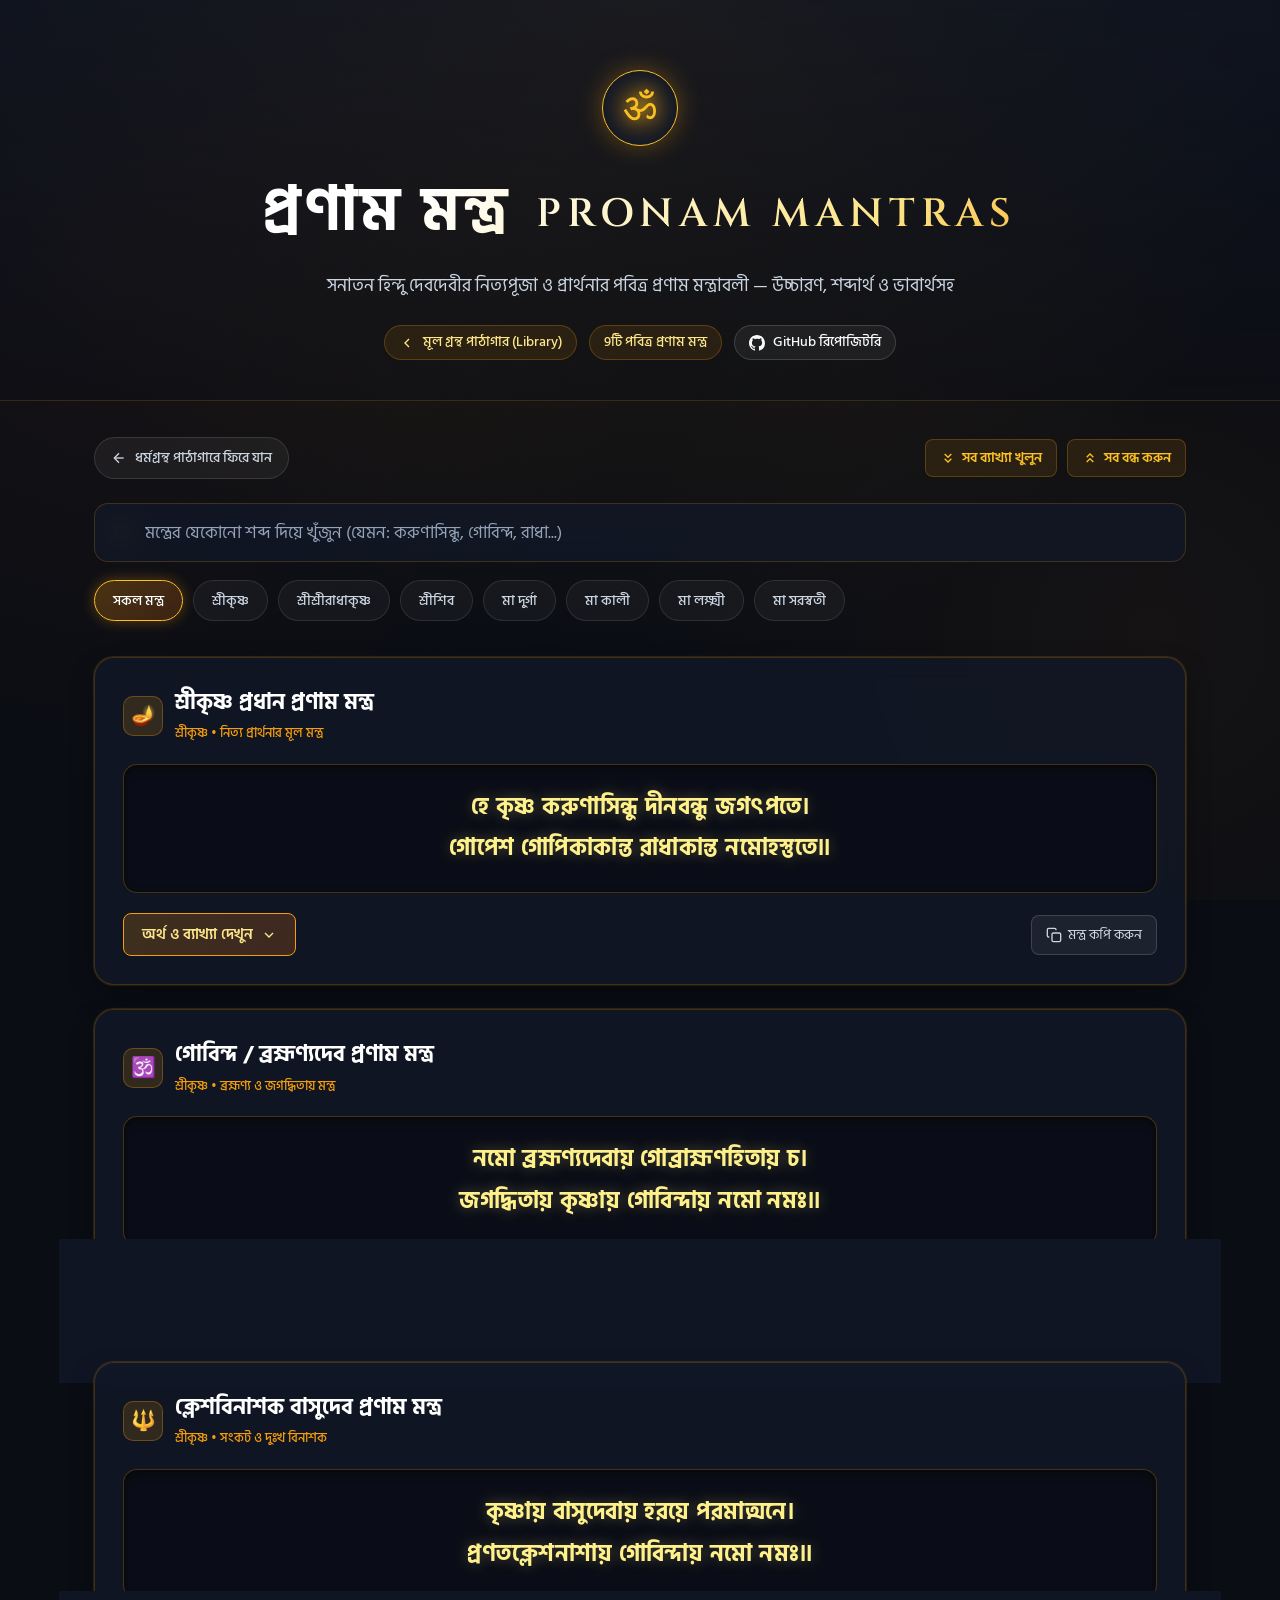
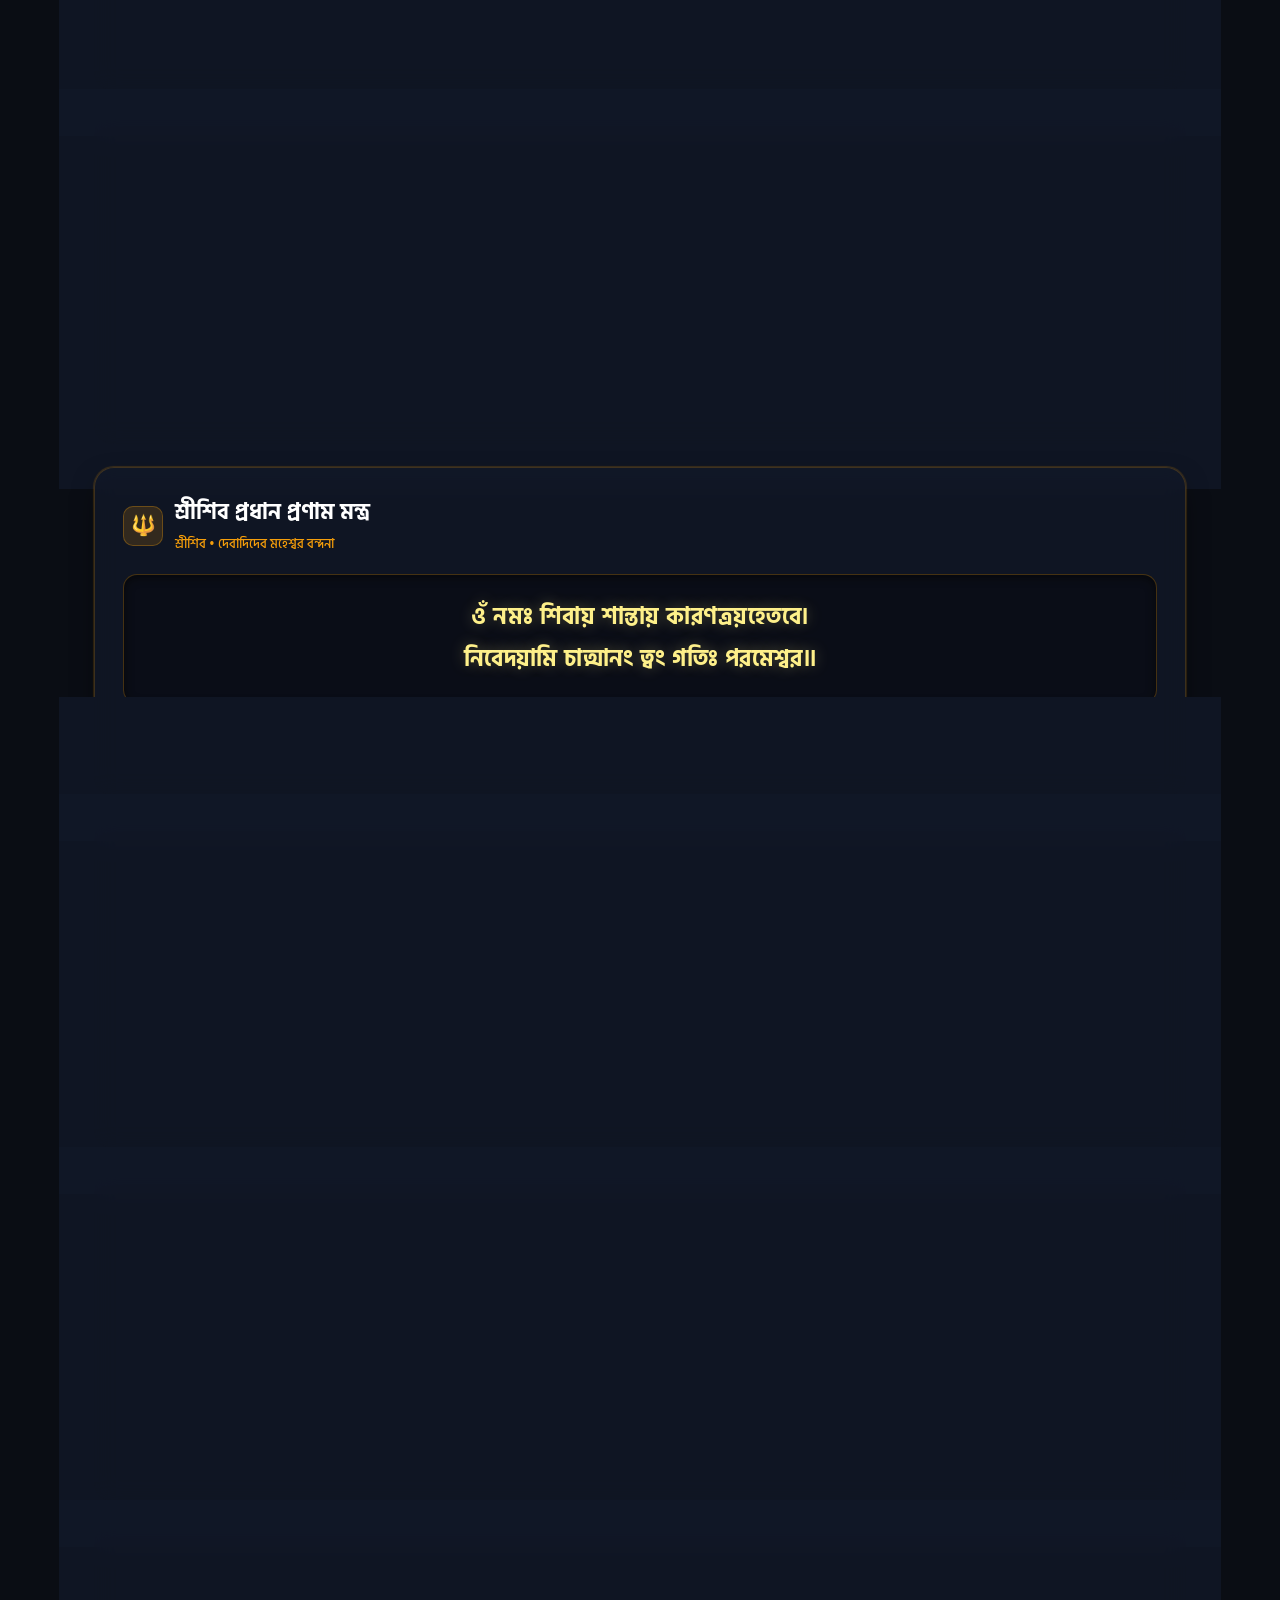
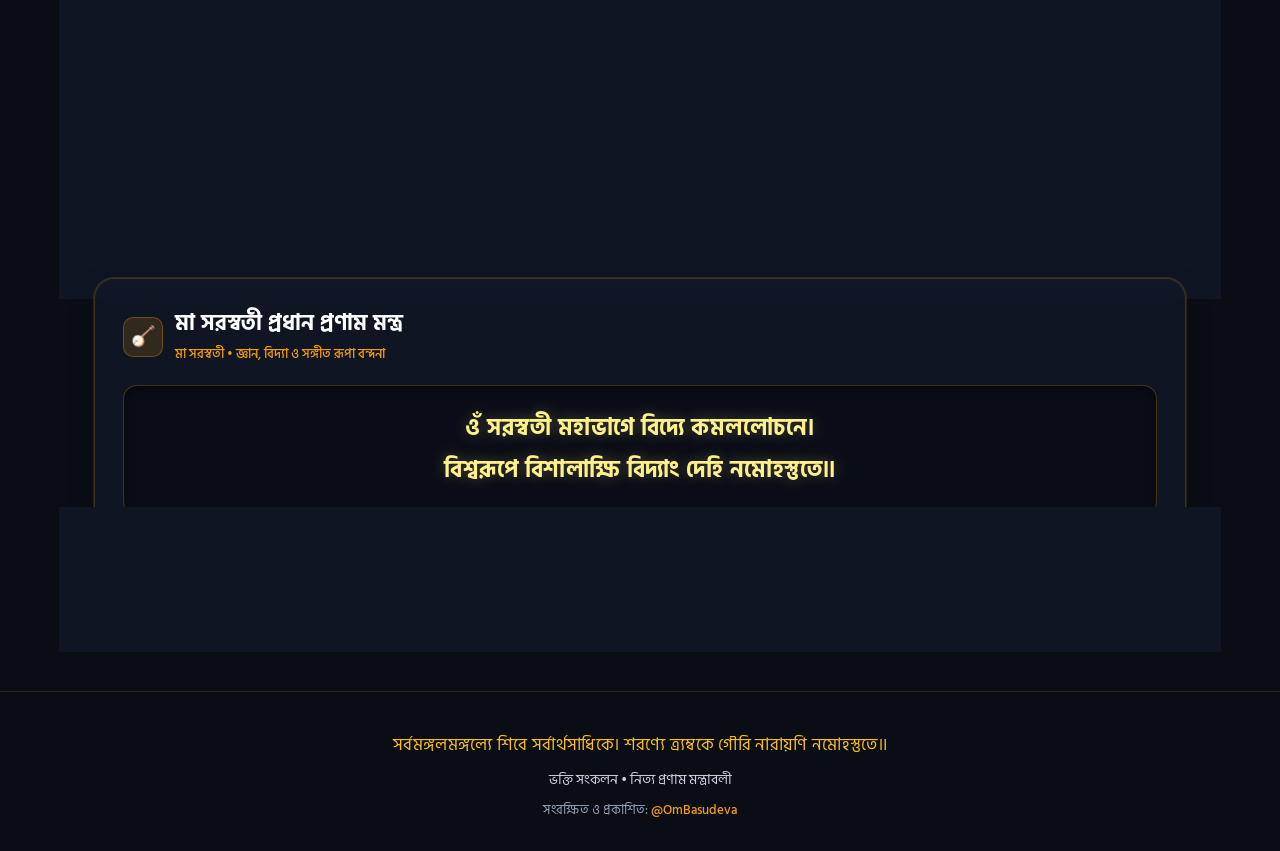
==== commit b9156979: "Add pronam mantras for Shiva, Durga, Kali, Lakshmi, and Saraswati" ====
--- a/pronam_mantra.html
+++ b/pronam_mantra.html
@@ -32,7 +32,7 @@
           </svg>
           মূল গ্রন্থ পাঠাগার (Library)
         </a>
-        <span class="badge" id="mantra-count">৪টি পবিত্র প্রণাম মন্ত্র</span>
+        <span class="badge" id="mantra-count">৯টি পবিত্র প্রণাম মন্ত্র</span>
         <a href="https://github.com/OmBasudeva/vokti" target="_blank" rel="noopener noreferrer" class="badge github-badge">
           <svg class="icon" viewBox="0 0 24 24" width="16" height="16" fill="currentColor">
             <path d="M12 0C5.37 0 0 5.37 0 12c0 5.31 3.435 9.795 8.205 11.385.6.105.825-.255.825-.57 0-.285-.015-1.23-.015-2.235-3.015.555-3.795-.735-4.035-1.41-.135-.345-.72-1.41-1.23-1.695-.42-.225-1.02-.78-.015-.795.945-.015 1.62.87 1.845 1.23 1.08 1.815 2.805 1.305 3.495.99.105-.78.42-1.305.765-1.605-2.67-.3-5.46-1.335-5.46-5.925 0-1.305.465-2.385 1.23-3.225-.12-.3-.54-1.53.12-3.18 0 0 1.005-.315 3.3 1.23.96-.27 1.98-.405 3-.405s2.04.135 3 .405c2.295-1.56 3.3-1.23 3.3-1.23.66 1.65.24 2.88.12 3.18.765.84 1.23 1.905 1.23 3.225 0 4.605-2.805 5.625-5.475 5.925.435.375.81 1.095.81 2.22 0 1.605-.015 2.895-.015 3.3 0 .315.225.69.825.57A12.02 12.02 0 0024 12c0-6.63-5.37-12-12-12z"/>
@@ -87,6 +87,11 @@
         <button class="chip active" data-filter="all">সকল মন্ত্র</button>
         <button class="chip" data-filter="krishna">শ্রীকৃষ্ণ</button>
         <button class="chip" data-filter="radhakrishna">শ্রীশ্রীরাধাকৃষ্ণ</button>
+        <button class="chip" data-filter="shiva">শ্রীশিব</button>
+        <button class="chip" data-filter="durga">মা দুর্গা</button>
+        <button class="chip" data-filter="kali">মা কালী</button>
+        <button class="chip" data-filter="lakshmi">মা লক্ষ্মী</button>
+        <button class="chip" data-filter="saraswati">মা সরস্বতী</button>
       </div>
     </div>
 
@@ -119,6 +124,6 @@
     </div>
   </footer>
 
-  <script src="pronam_mantra.js?v=1"></script>
+  <script src="pronam_mantra.js?v=2"></script>
 </body>
 </html>
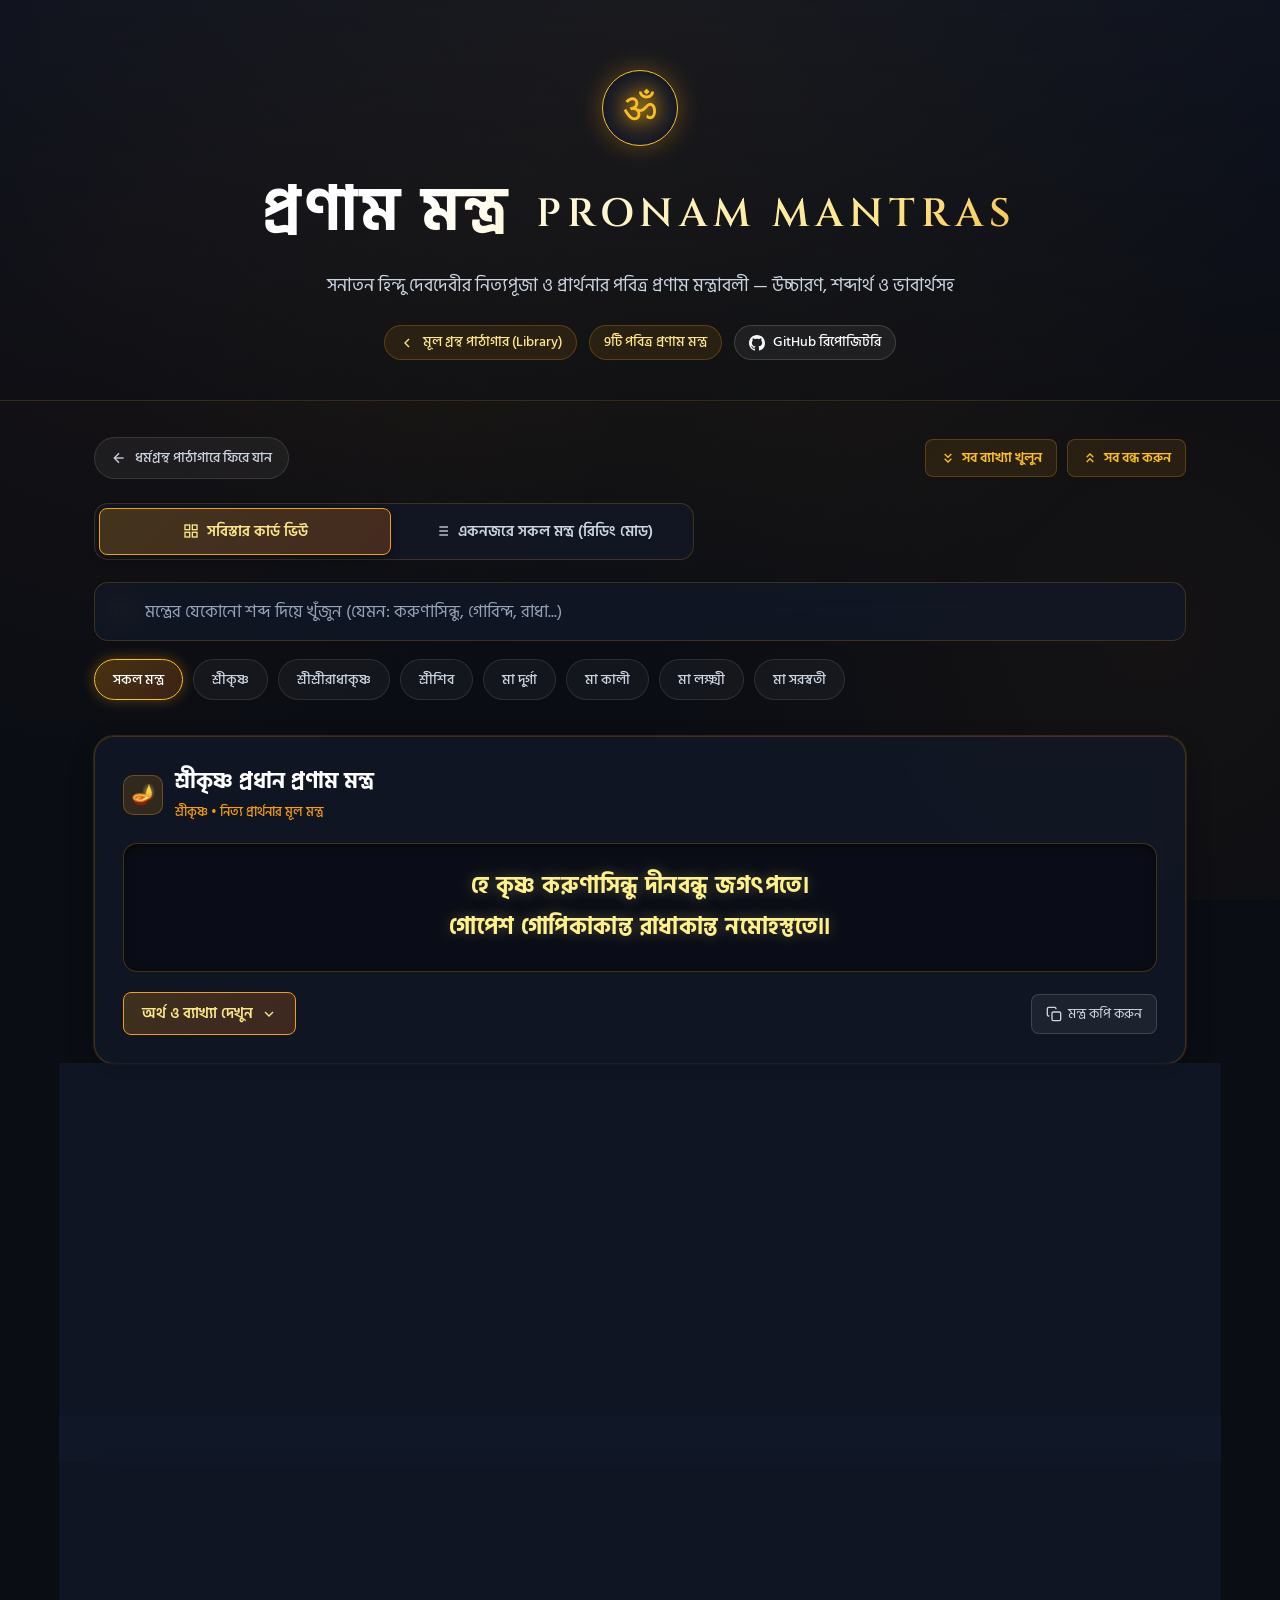
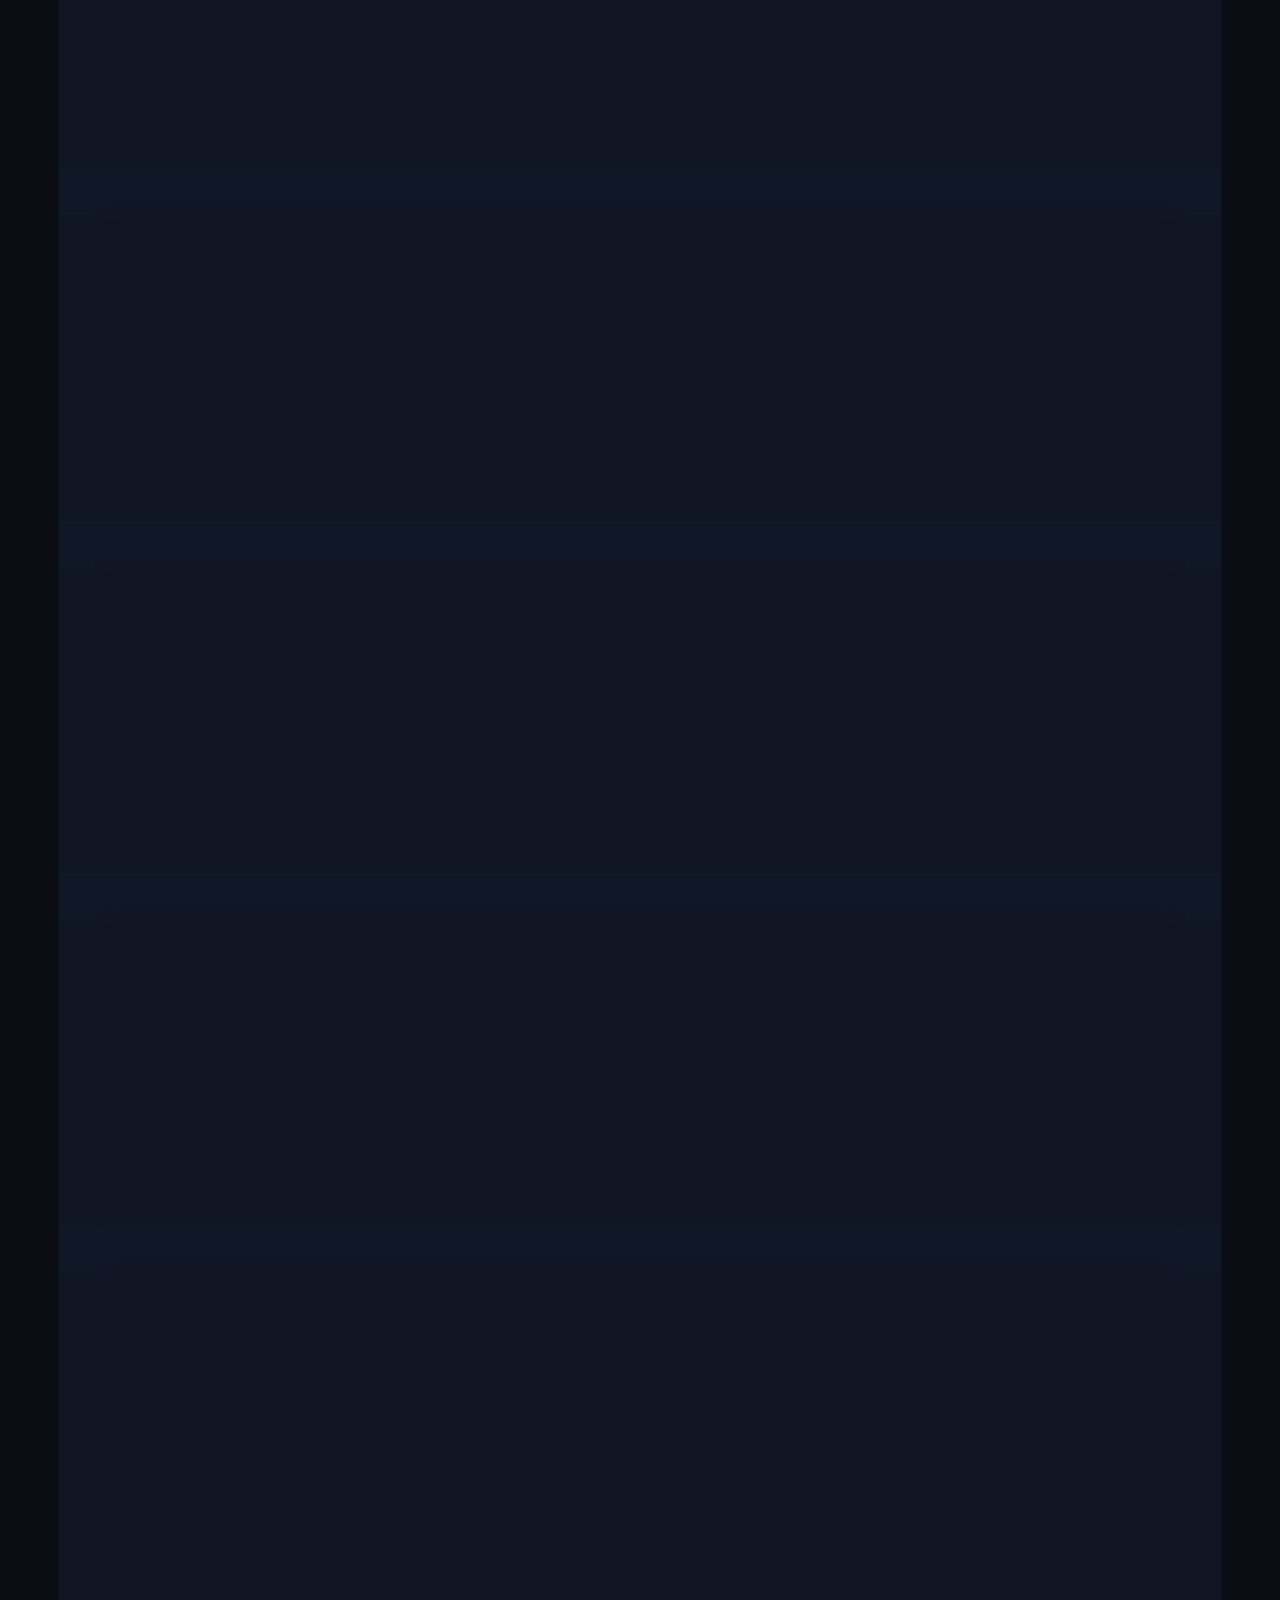
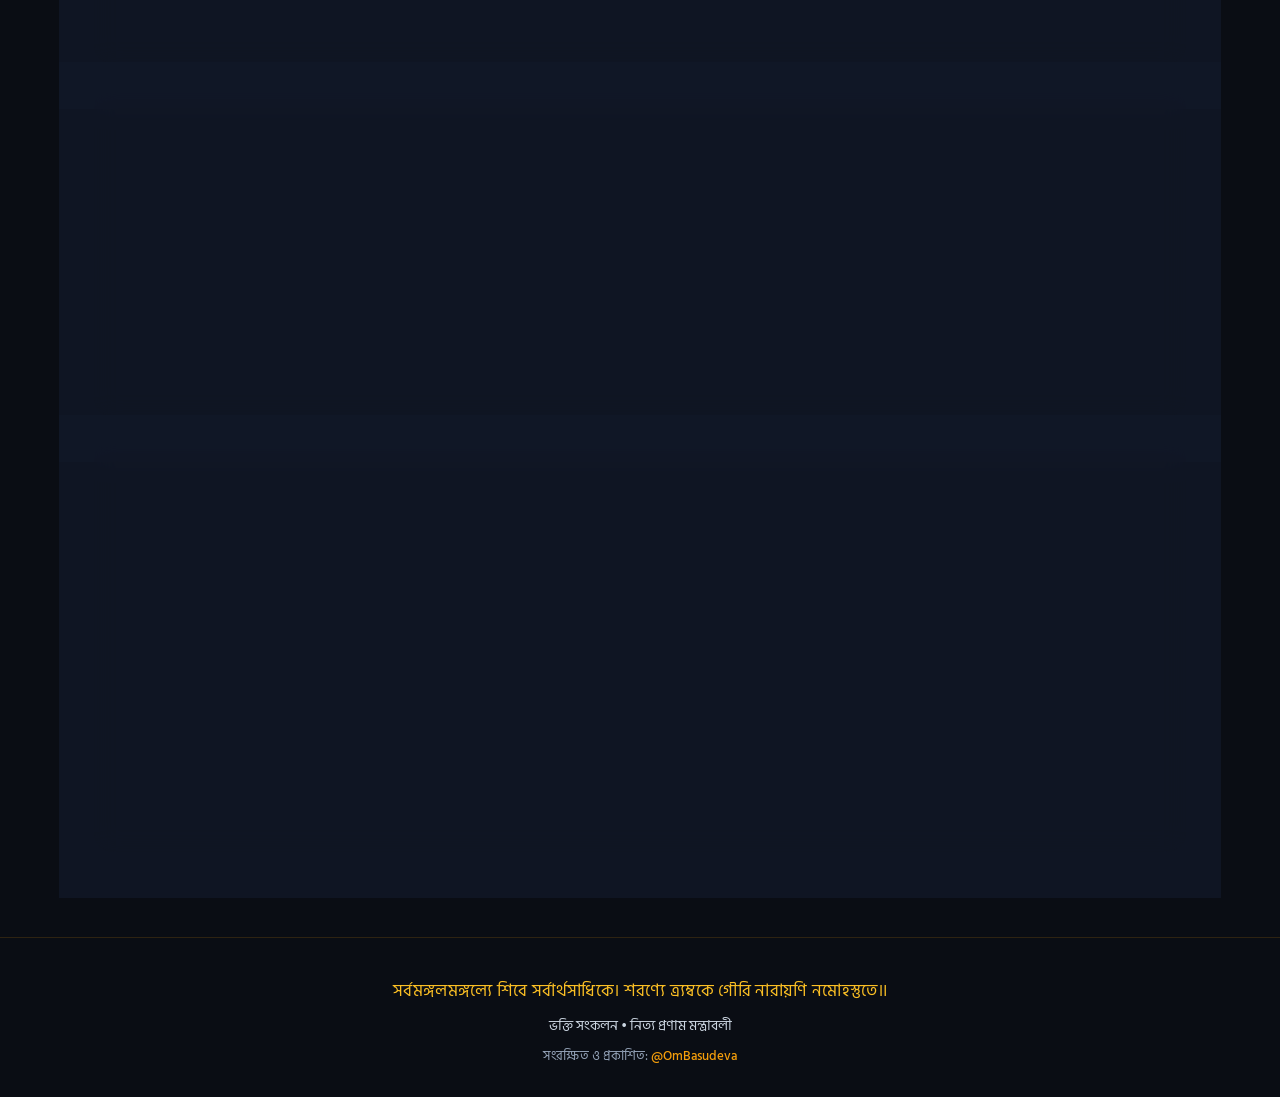
==== commit 87db599b: "Update Kali and Saraswati mantras with traditional stutis; add Plain Text mobile reading mode tab" ====
--- a/pronam_mantra.html
+++ b/pronam_mantra.html
@@ -11,7 +11,7 @@
   <link rel="preconnect" href="https://fonts.googleapis.com">
   <link rel="preconnect" href="https://fonts.gstatic.com" crossorigin>
   <link href="https://fonts.googleapis.com/css2?family=Cinzel:wght@600;700;800&family=Hind+Siliguri:wght@400;500;600;700&family=Inter:wght@400;500;600&display=swap" rel="stylesheet">
-  <link rel="stylesheet" href="style.css?v=6">
+  <link rel="stylesheet" href="style.css?v=7">
   <link rel="icon" href="data:image/svg+xml,<svg xmlns=%22http://www.w3.org/2000/svg%22 viewBox=%220 0 100 100%22><text y=%22.9em%22 font-size=%2290%22>🪔</text></svg>">
 </head>
 <body>
@@ -73,6 +73,30 @@
       </div>
     </div>
 
+    <!-- View Mode Switcher Tabs -->
+    <div class="view-mode-tabs" role="tablist" aria-label="ভিউ মোড নির্বাচন">
+      <button class="view-tab-btn active" id="tabCardsView" role="tab" aria-selected="true" data-view="cards">
+        <svg viewBox="0 0 24 24" width="16" height="16" fill="none" stroke="currentColor" stroke-width="2">
+          <rect x="3" y="3" width="7" height="7"></rect>
+          <rect x="14" y="3" width="7" height="7"></rect>
+          <rect x="14" y="14" width="7" height="7"></rect>
+          <rect x="3" y="14" width="7" height="7"></rect>
+        </svg>
+        <span>সবিস্তার কার্ড ভিউ</span>
+      </button>
+      <button class="view-tab-btn" id="tabPlainTextView" role="tab" aria-selected="false" data-view="plain">
+        <svg viewBox="0 0 24 24" width="16" height="16" fill="none" stroke="currentColor" stroke-width="2">
+          <line x1="8" y1="6" x2="21" y2="6"></line>
+          <line x1="8" y1="12" x2="21" y2="12"></line>
+          <line x1="8" y1="18" x2="21" y2="18"></line>
+          <line x1="3" y1="6" x2="3.01" y2="6"></line>
+          <line x1="3" y1="12" x2="3.01" y2="12"></line>
+          <line x1="3" y1="18" x2="3.01" y2="18"></line>
+        </svg>
+        <span>একনজরে সকল মন্ত্র (রিডিং মোড)</span>
+      </button>
+    </div>
+
     <!-- Search & Filter Controls -->
     <div class="controls-panel">
       <div class="search-box">
@@ -95,9 +119,14 @@
       </div>
     </div>
 
-    <!-- Mantras Container -->
+    <!-- 1. Detailed Mantras Container (Card View) -->
     <div id="mantrasList">
       <!-- Cards rendered via JavaScript -->
+    </div>
+
+    <!-- 2. Plain Text Mobile Reading Container -->
+    <div id="plainTextView" class="plain-text-container" style="display: none;">
+      <!-- Plain text items rendered via JavaScript -->
     </div>
 
     <!-- Empty state if search finds nothing -->
@@ -124,6 +153,6 @@
     </div>
   </footer>
 
-  <script src="pronam_mantra.js?v=2"></script>
+  <script src="pronam_mantra.js?v=3"></script>
 </body>
 </html>
--- a/style.css
+++ b/style.css
@@ -1073,6 +1073,169 @@
 }
 
 /* ==========================================================================
+   View Mode Tabs (Card View vs Plain Text Reading View)
+   ========================================================================== */
+
+.view-mode-tabs {
+  display: flex;
+  background: rgba(18, 24, 38, 0.8);
+  border: 1px solid var(--glass-border);
+  border-radius: var(--radius-md);
+  padding: 4px;
+  gap: 6px;
+  margin-bottom: 22px;
+  max-width: 600px;
+}
+
+.view-tab-btn {
+  flex: 1;
+  display: inline-flex;
+  align-items: center;
+  justify-content: center;
+  gap: 8px;
+  padding: 10px 16px;
+  border-radius: var(--radius-sm);
+  background: transparent;
+  border: 1px solid transparent;
+  color: var(--text-secondary);
+  font-family: inherit;
+  font-size: 0.95rem;
+  font-weight: 600;
+  cursor: pointer;
+  transition: var(--transition);
+  text-align: center;
+}
+
+.view-tab-btn:hover {
+  color: #fff;
+  background: rgba(255, 255, 255, 0.05);
+}
+
+.view-tab-btn.active {
+  background: linear-gradient(135deg, rgba(245, 158, 11, 0.22) 0%, rgba(249, 115, 22, 0.22) 100%);
+  border-color: var(--gold-primary);
+  color: #fde68a;
+  box-shadow: 0 2px 10px rgba(0, 0, 0, 0.4);
+}
+
+/* ==========================================================================
+   Plain Text Mobile Reading Mode
+   ========================================================================== */
+
+.plain-text-container {
+  display: flex;
+  flex-direction: column;
+  gap: 16px;
+}
+
+.plain-reader-toolbar {
+  display: flex;
+  justify-content: space-between;
+  align-items: center;
+  flex-wrap: wrap;
+  gap: 12px;
+  background: rgba(15, 23, 42, 0.75);
+  border: 1px solid rgba(245, 158, 11, 0.2);
+  border-radius: var(--radius-md);
+  padding: 14px 20px;
+  margin-bottom: 8px;
+}
+
+.plain-reader-hint {
+  display: flex;
+  align-items: center;
+  gap: 8px;
+  color: var(--gold-light);
+  font-size: 0.92rem;
+  font-weight: 500;
+}
+
+.btn-copy-all {
+  display: inline-flex;
+  align-items: center;
+  gap: 8px;
+  padding: 8px 16px;
+  border-radius: var(--radius-sm);
+  background: linear-gradient(135deg, var(--gold-primary) 0%, var(--saffron) 100%);
+  border: none;
+  color: #0b0f19;
+  font-family: inherit;
+  font-size: 0.9rem;
+  font-weight: 700;
+  cursor: pointer;
+  transition: var(--transition);
+}
+
+.btn-copy-all:hover {
+  box-shadow: 0 4px 15px var(--gold-glow);
+  transform: translateY(-1px);
+}
+
+.plain-mantra-card {
+  background: var(--bg-card);
+  border: 1px solid var(--glass-border);
+  border-radius: var(--radius-md);
+  padding: 22px 24px;
+  backdrop-filter: blur(10px);
+  position: relative;
+  transition: var(--transition);
+}
+
+.plain-mantra-card:hover {
+  border-color: rgba(245, 158, 11, 0.35);
+}
+
+.plain-mantra-top {
+  display: flex;
+  justify-content: space-between;
+  align-items: center;
+  margin-bottom: 14px;
+  padding-bottom: 10px;
+  border-bottom: 1px solid rgba(255, 255, 255, 0.07);
+}
+
+.plain-deity-badge {
+  display: inline-flex;
+  align-items: center;
+  gap: 8px;
+  font-size: 0.95rem;
+  font-weight: 600;
+  color: var(--gold-primary);
+}
+
+.btn-plain-copy {
+  display: inline-flex;
+  align-items: center;
+  gap: 5px;
+  background: rgba(255, 255, 255, 0.05);
+  border: 1px solid rgba(255, 255, 255, 0.12);
+  color: var(--text-secondary);
+  border-radius: 6px;
+  padding: 5px 10px;
+  font-family: inherit;
+  font-size: 0.8rem;
+  font-weight: 500;
+  cursor: pointer;
+  transition: var(--transition);
+}
+
+.btn-plain-copy:hover {
+  background: rgba(245, 158, 11, 0.2);
+  border-color: var(--gold-primary);
+  color: #fde68a;
+}
+
+.plain-mantra-text {
+  font-size: 1.42rem;
+  font-weight: 600;
+  color: #fef08a;
+  line-height: 1.95;
+  letter-spacing: 0.015em;
+  white-space: pre-line;
+  text-shadow: 0 0 10px rgba(254, 240, 138, 0.2);
+}
+
+/* ==========================================================================
    Responsive Adaptations
    ========================================================================== */
 
@@ -1112,5 +1275,24 @@
   .btn-expand-mantra, .btn-copy-mantra {
     justify-content: center;
   }
-}
-
+  .view-mode-tabs {
+    width: 100%;
+    max-width: 100%;
+  }
+  .view-tab-btn {
+    font-size: 0.88rem;
+    padding: 8px 10px;
+    gap: 6px;
+  }
+  .plain-mantra-text {
+    font-size: 1.25rem;
+    line-height: 1.8;
+  }
+  .plain-mantra-card {
+    padding: 16px 14px;
+  }
+  .plain-reader-toolbar {
+    padding: 10px 14px;
+  }
+}
+
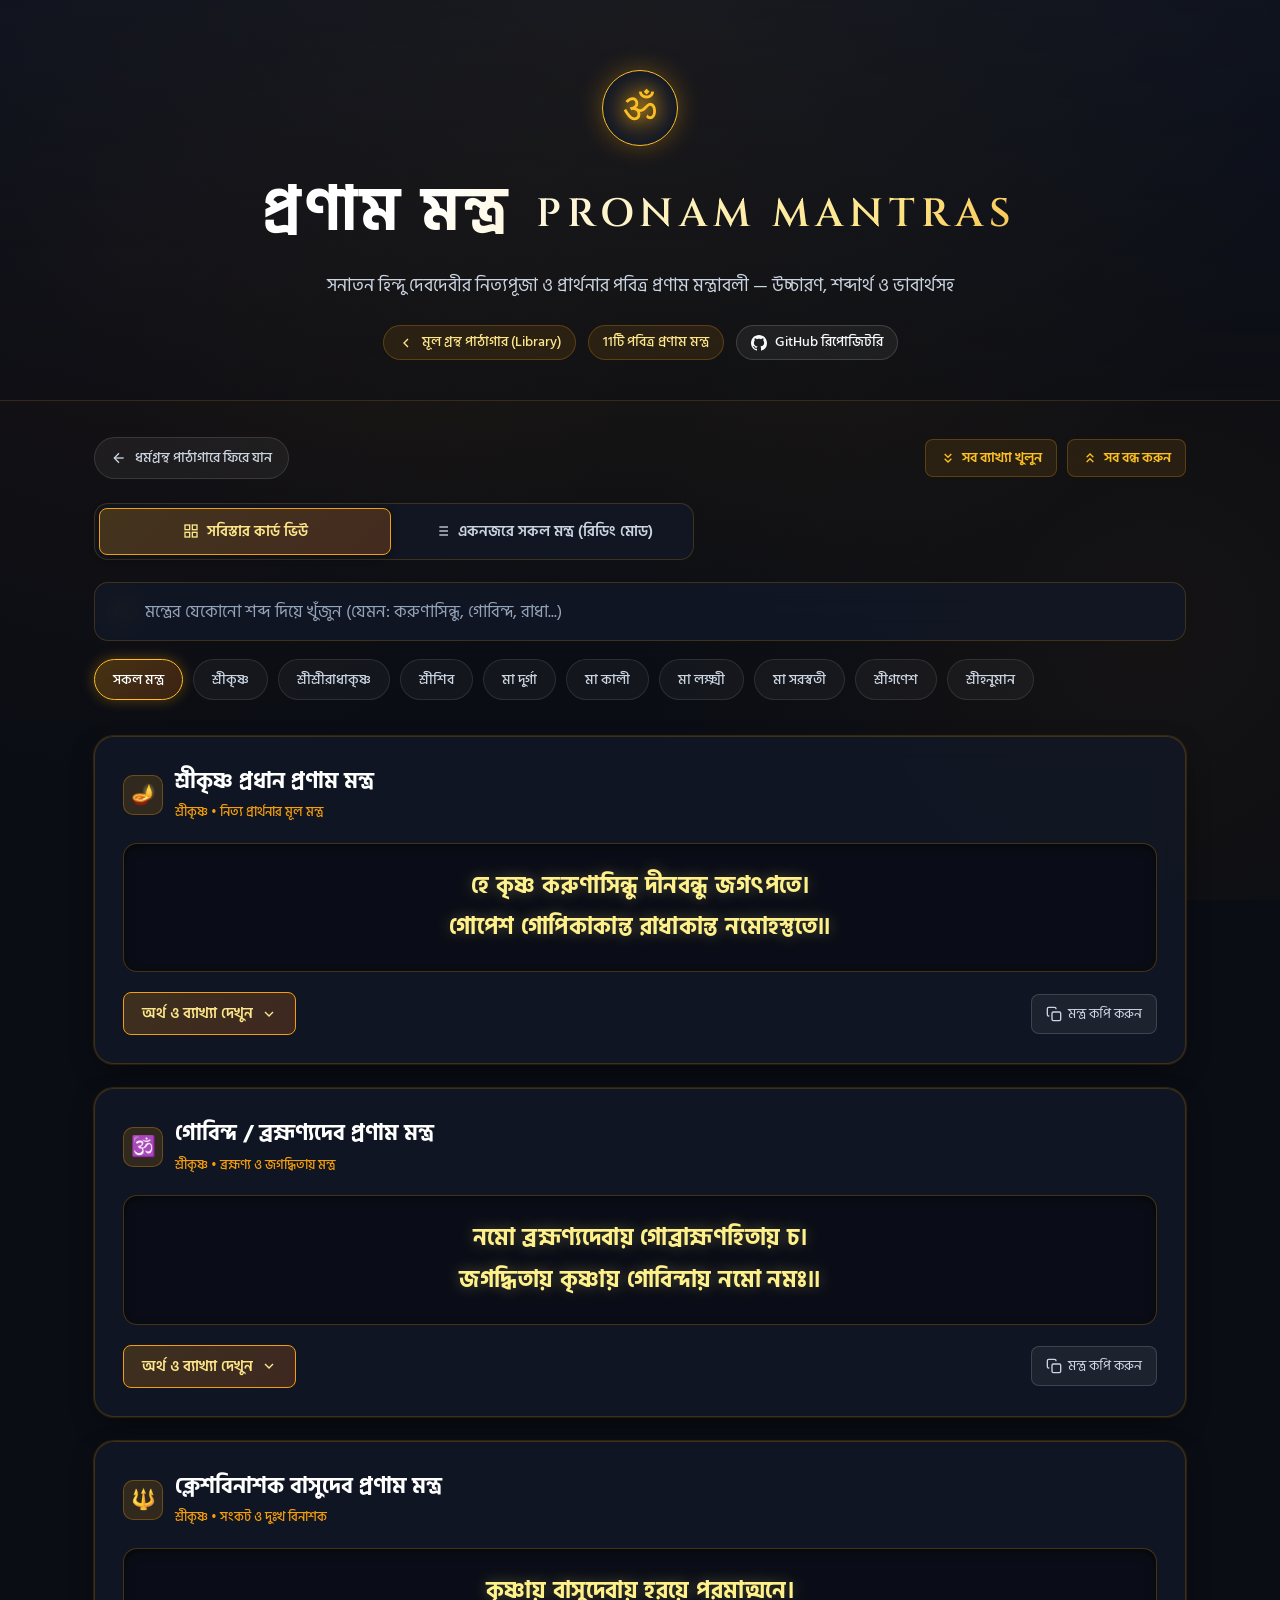
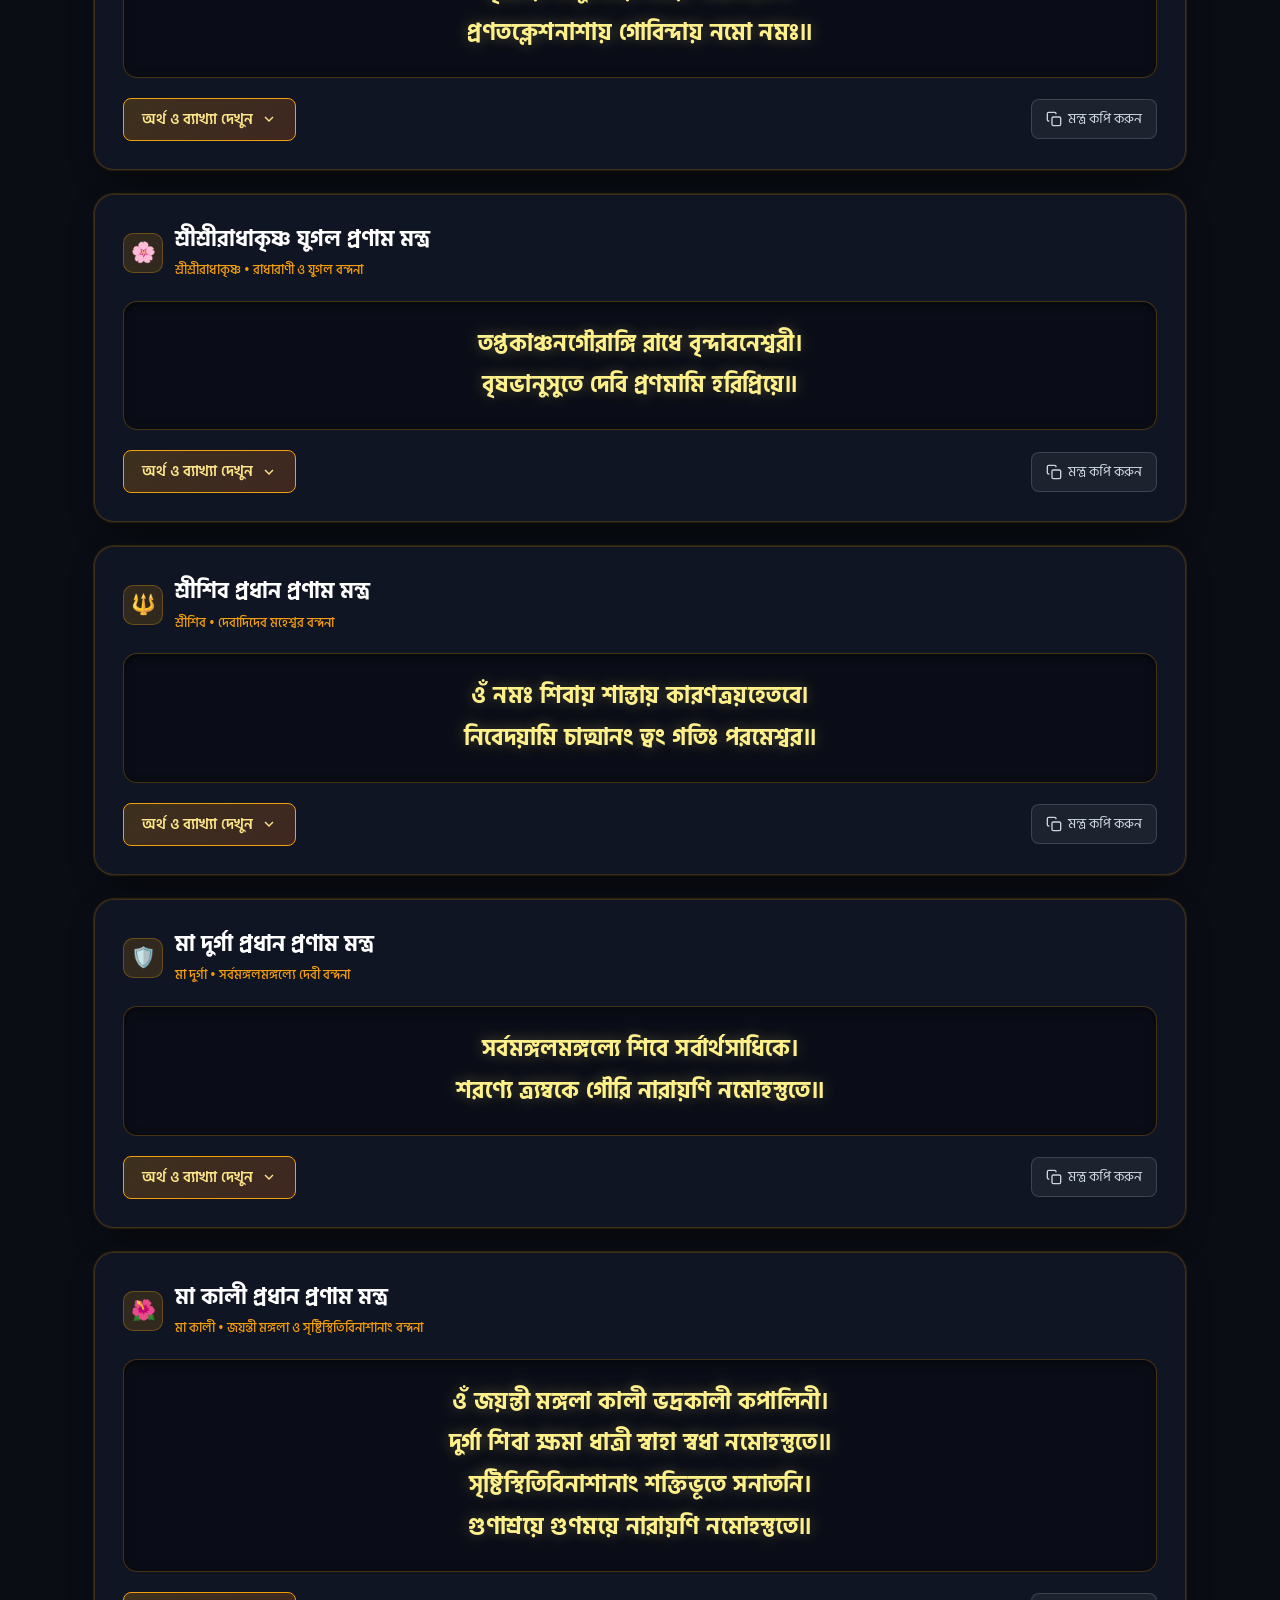
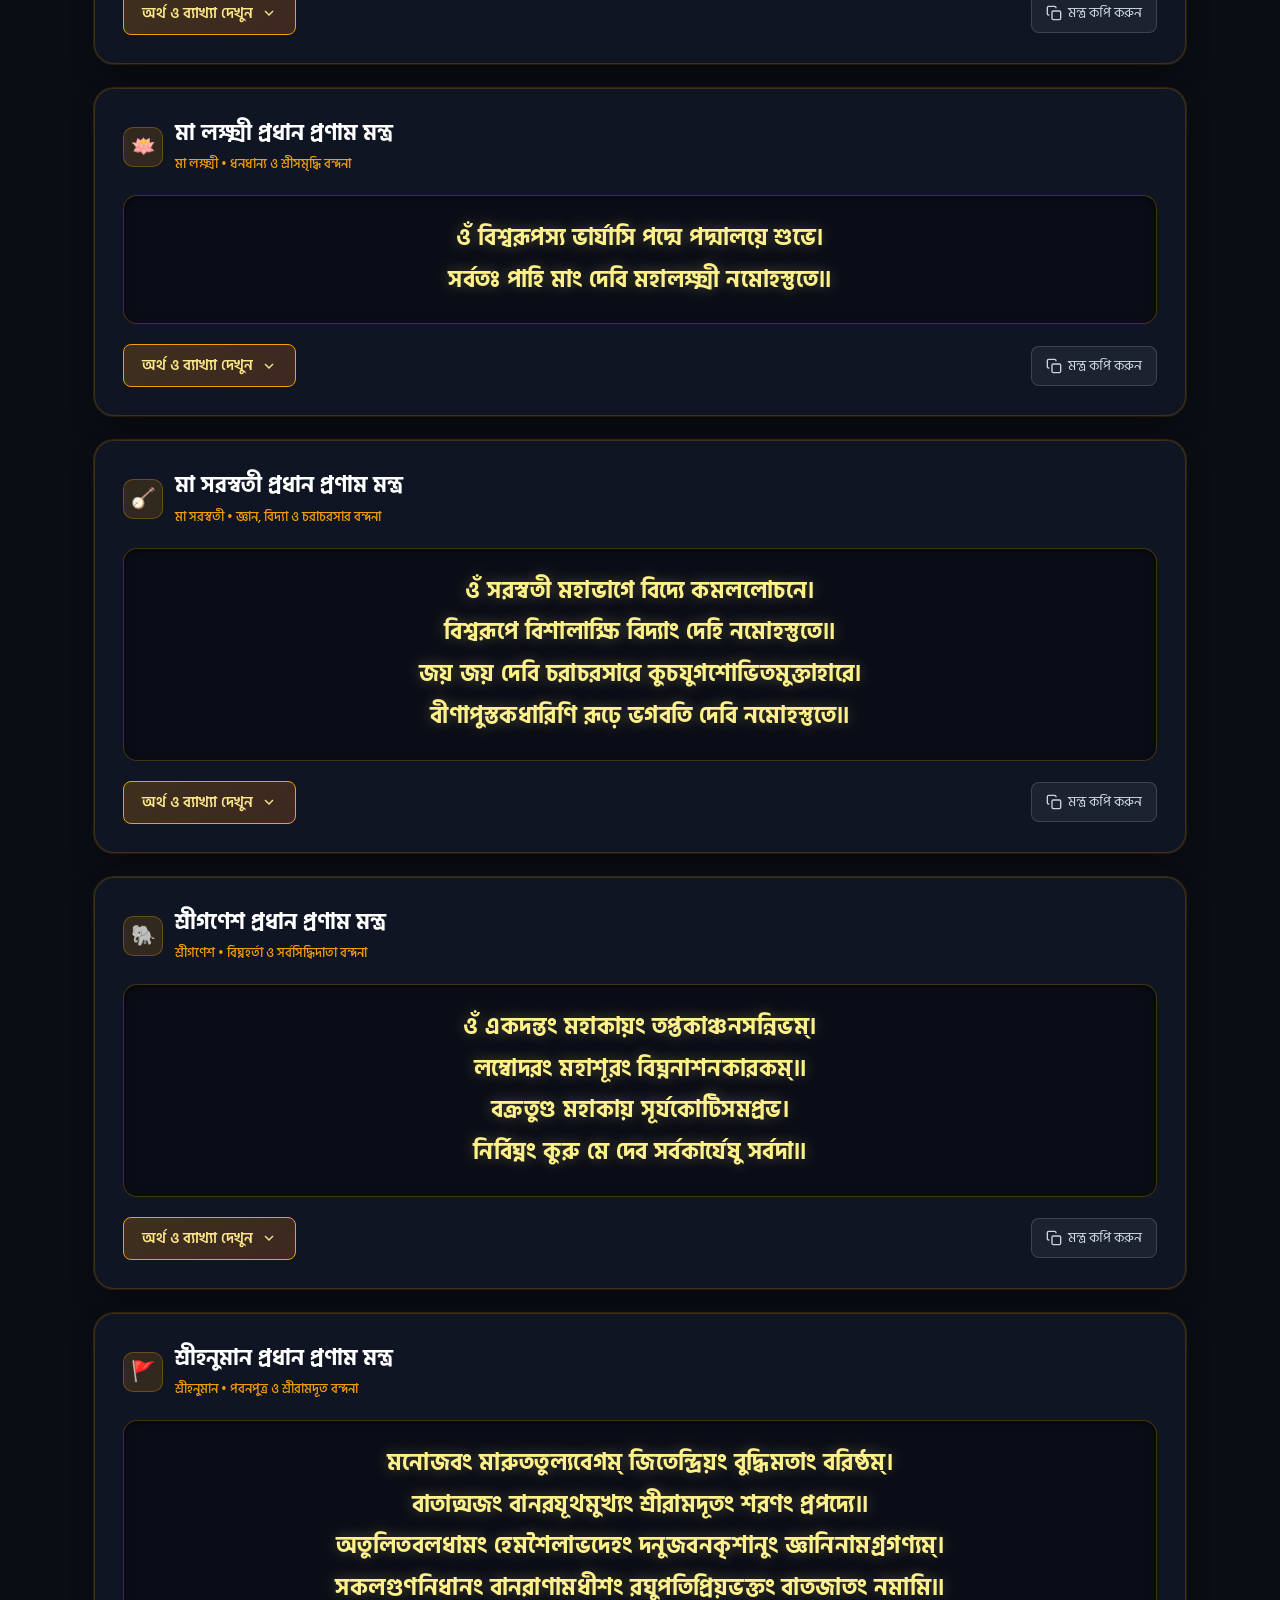
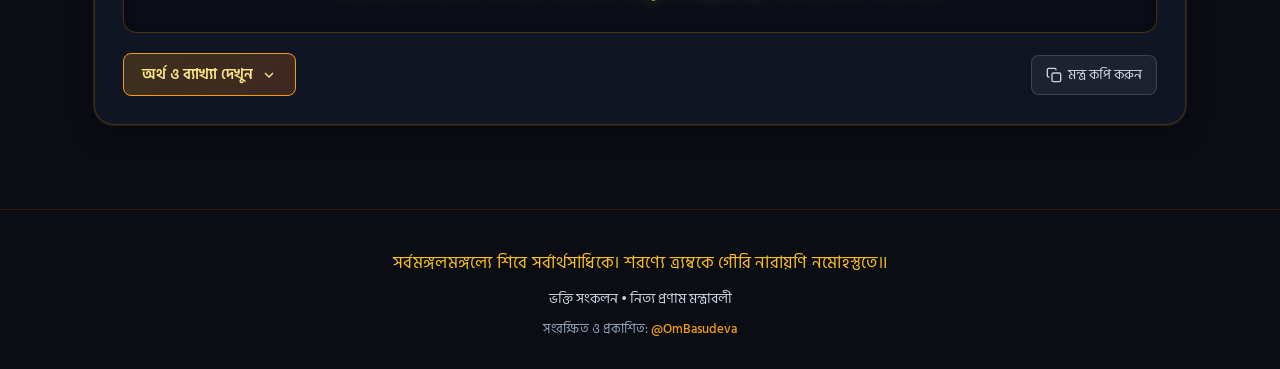
==== commit c7e870a8: "Add pronam mantras for Ganesha and Hanuman" ====
--- a/pronam_mantra.html
+++ b/pronam_mantra.html
@@ -32,7 +32,7 @@
           </svg>
           মূল গ্রন্থ পাঠাগার (Library)
         </a>
-        <span class="badge" id="mantra-count">৯টি পবিত্র প্রণাম মন্ত্র</span>
+        <span class="badge" id="mantra-count">১১টি পবিত্র প্রণাম মন্ত্র</span>
         <a href="https://github.com/OmBasudeva/vokti" target="_blank" rel="noopener noreferrer" class="badge github-badge">
           <svg class="icon" viewBox="0 0 24 24" width="16" height="16" fill="currentColor">
             <path d="M12 0C5.37 0 0 5.37 0 12c0 5.31 3.435 9.795 8.205 11.385.6.105.825-.255.825-.57 0-.285-.015-1.23-.015-2.235-3.015.555-3.795-.735-4.035-1.41-.135-.345-.72-1.41-1.23-1.695-.42-.225-1.02-.78-.015-.795.945-.015 1.62.87 1.845 1.23 1.08 1.815 2.805 1.305 3.495.99.105-.78.42-1.305.765-1.605-2.67-.3-5.46-1.335-5.46-5.925 0-1.305.465-2.385 1.23-3.225-.12-.3-.54-1.53.12-3.18 0 0 1.005-.315 3.3 1.23.96-.27 1.98-.405 3-.405s2.04.135 3 .405c2.295-1.56 3.3-1.23 3.3-1.23.66 1.65.24 2.88.12 3.18.765.84 1.23 1.905 1.23 3.225 0 4.605-2.805 5.625-5.475 5.925.435.375.81 1.095.81 2.22 0 1.605-.015 2.895-.015 3.3 0 .315.225.69.825.57A12.02 12.02 0 0024 12c0-6.63-5.37-12-12-12z"/>
@@ -116,6 +116,8 @@
         <button class="chip" data-filter="kali">মা কালী</button>
         <button class="chip" data-filter="lakshmi">মা লক্ষ্মী</button>
         <button class="chip" data-filter="saraswati">মা সরস্বতী</button>
+        <button class="chip" data-filter="ganesha">শ্রীগণেশ</button>
+        <button class="chip" data-filter="hanuman">শ্রীহনুমান</button>
       </div>
     </div>
 
@@ -153,6 +155,6 @@
     </div>
   </footer>
 
-  <script src="pronam_mantra.js?v=3"></script>
+  <script src="pronam_mantra.js?v=4"></script>
 </body>
 </html>
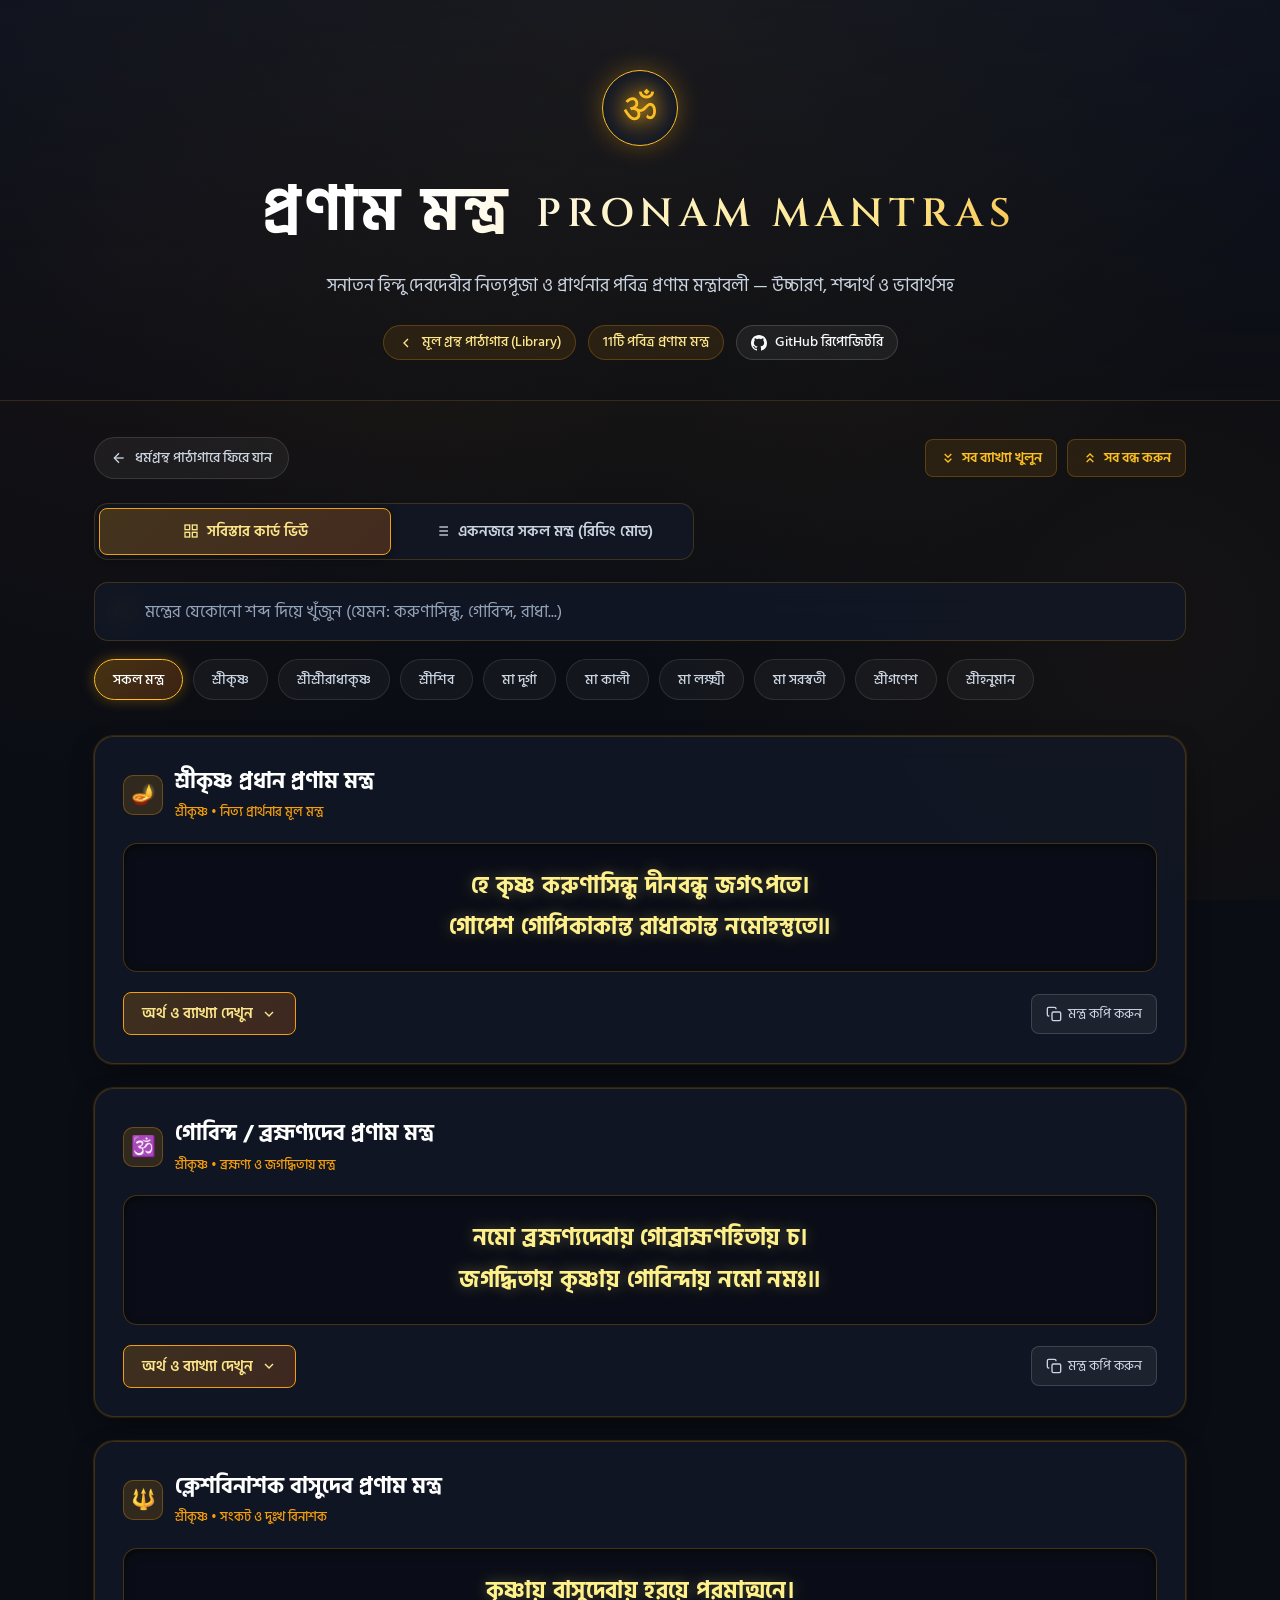
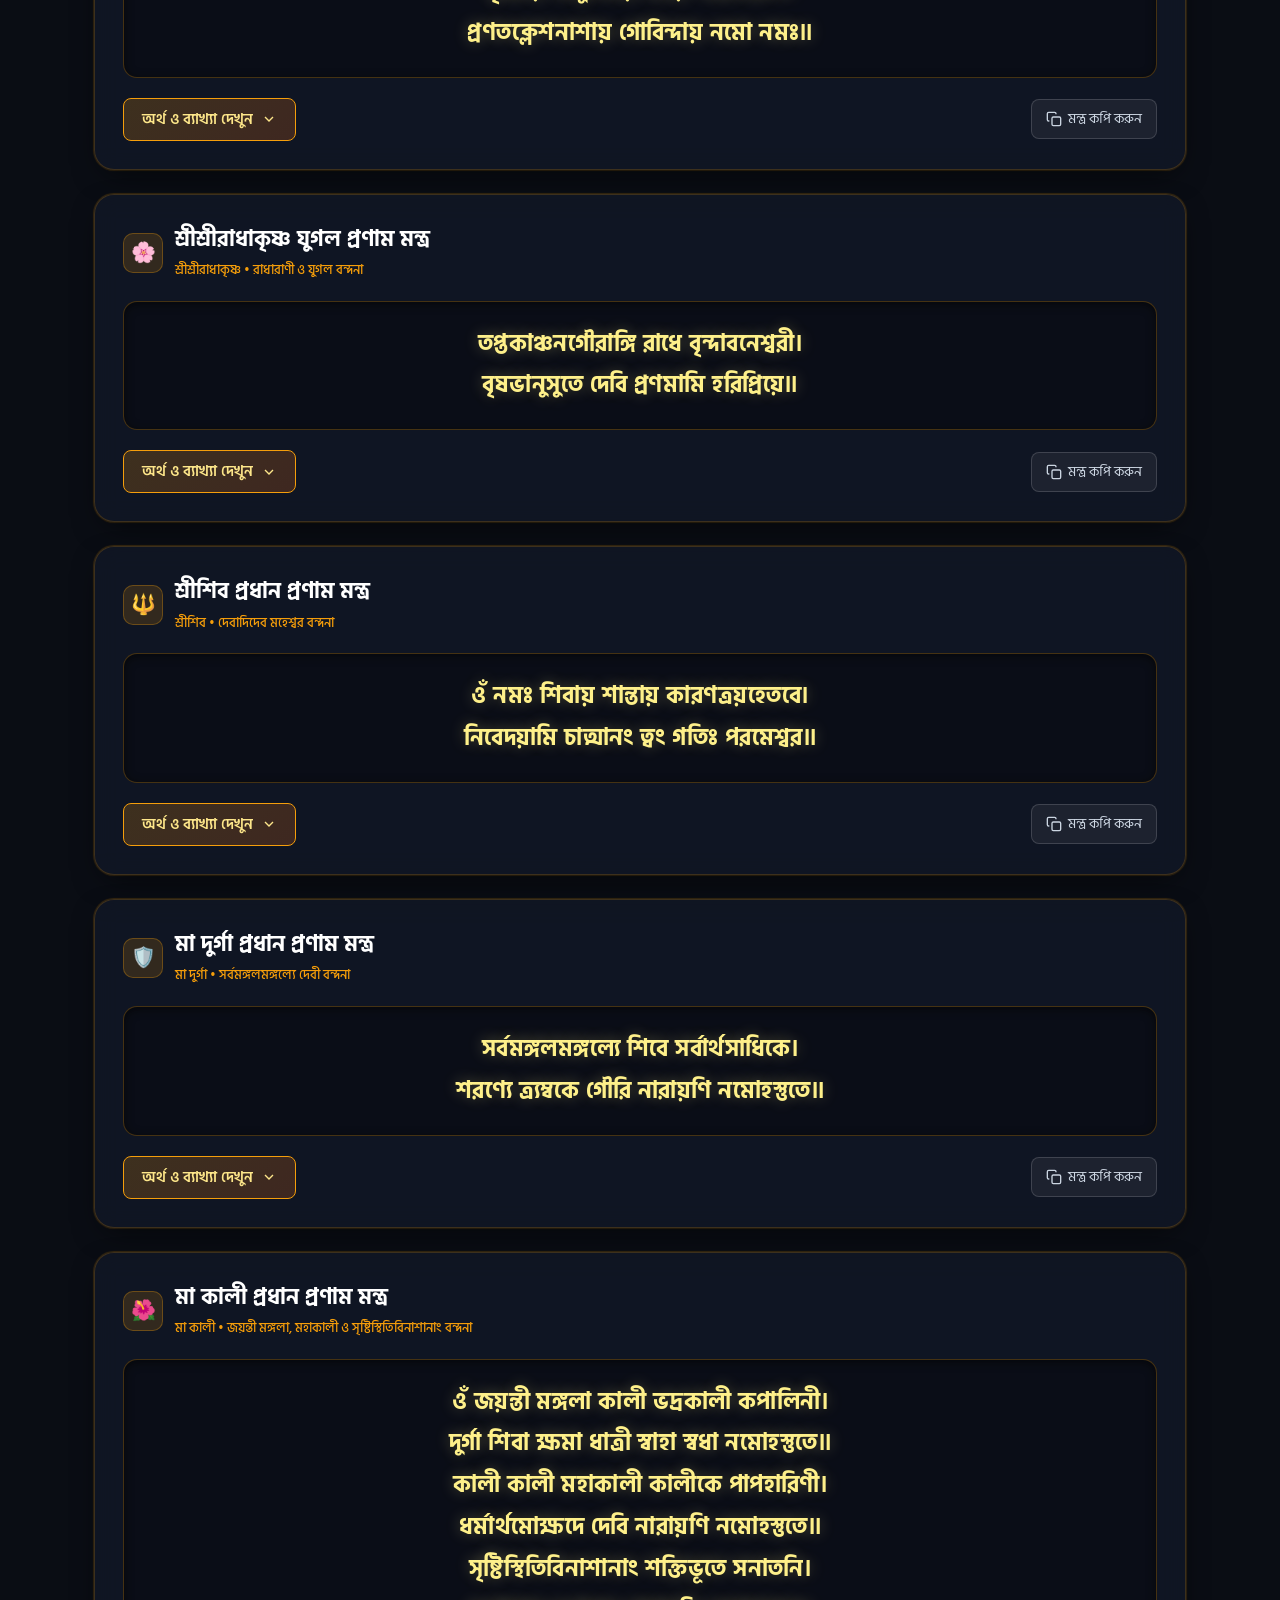
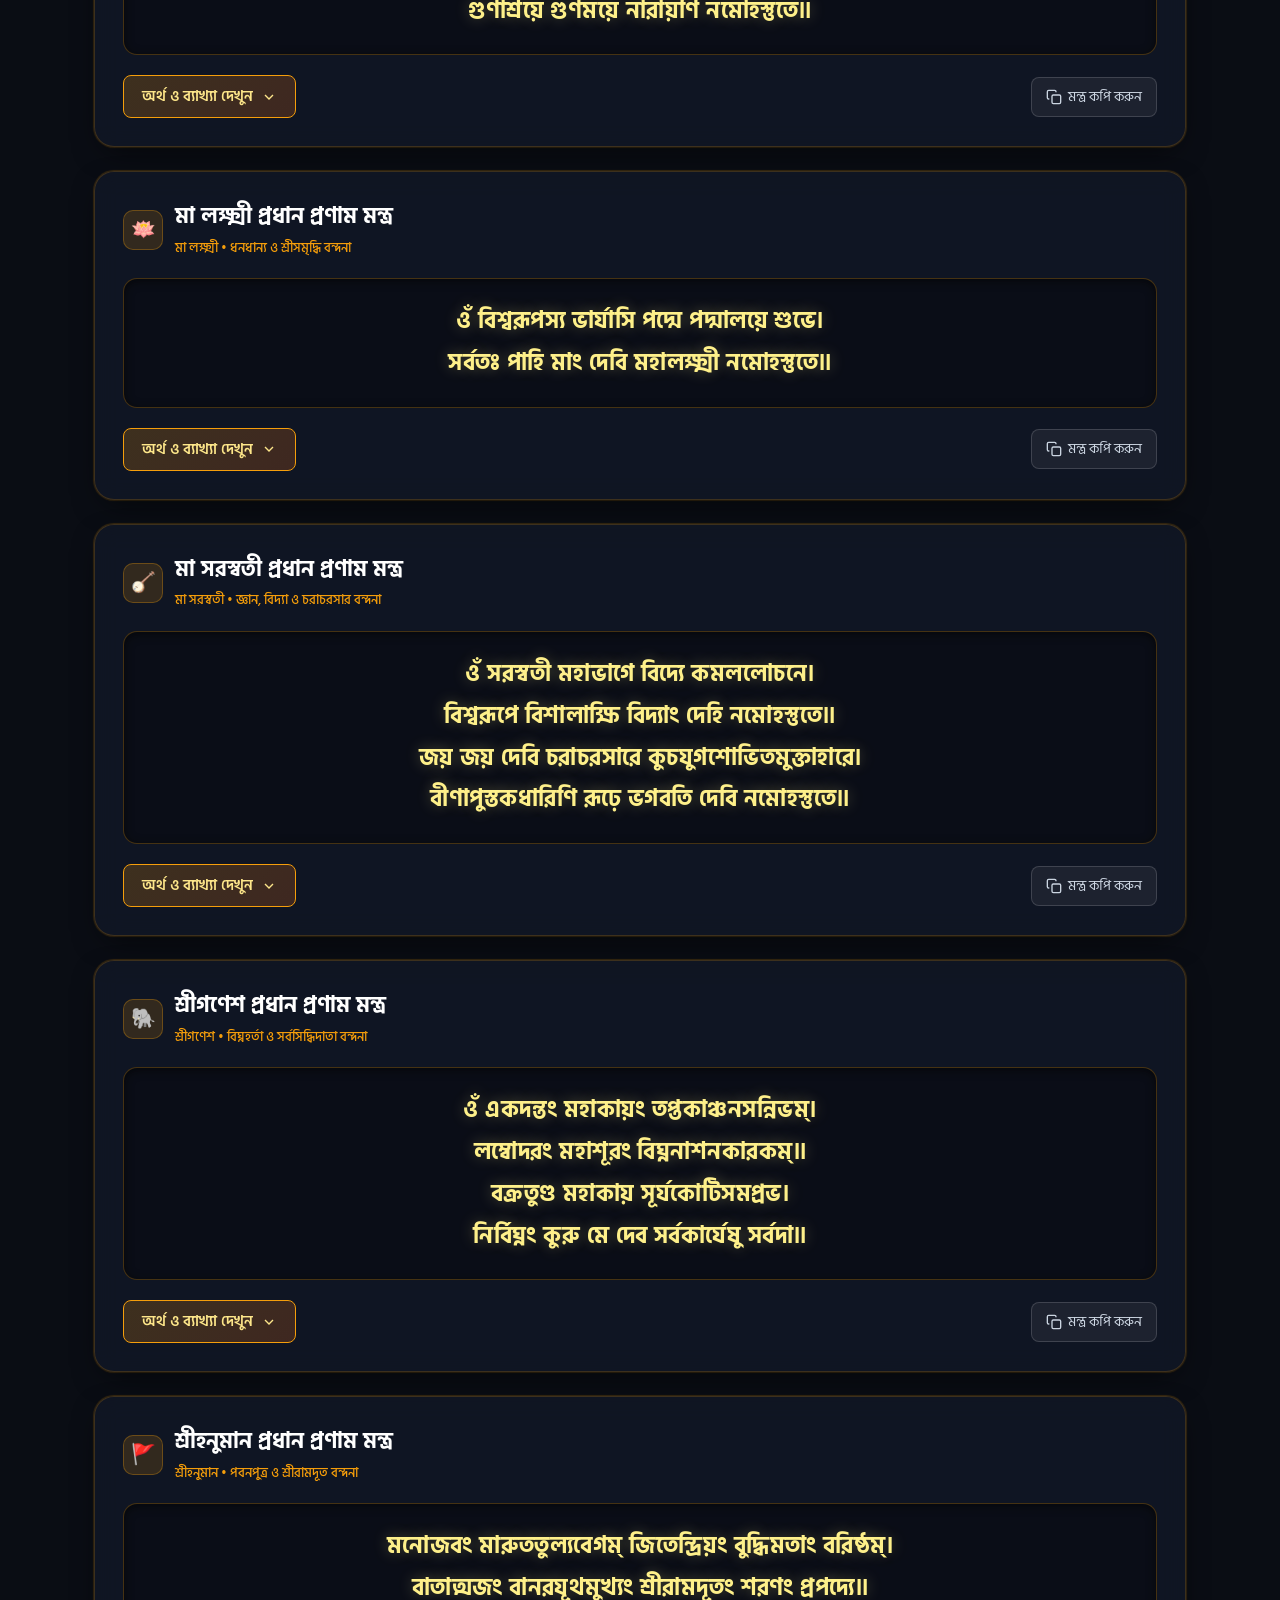
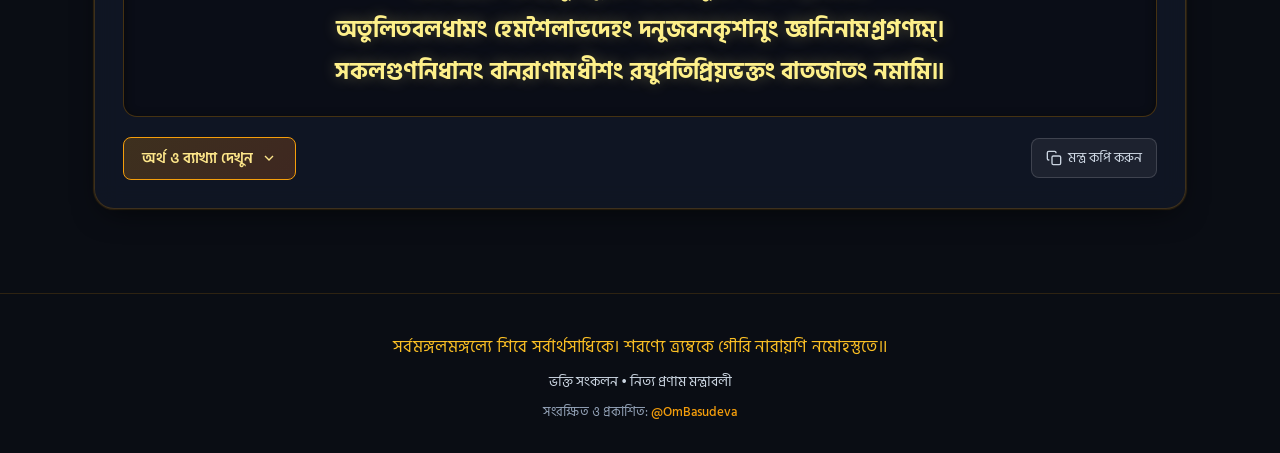
==== commit 5d8dd2da: "Include Kali Kali Mahakali verse in Kali pronam mantra" ====
--- a/pronam_mantra.html
+++ b/pronam_mantra.html
@@ -155,6 +155,6 @@
     </div>
   </footer>
 
-  <script src="pronam_mantra.js?v=4"></script>
+  <script src="pronam_mantra.js?v=5"></script>
 </body>
 </html>
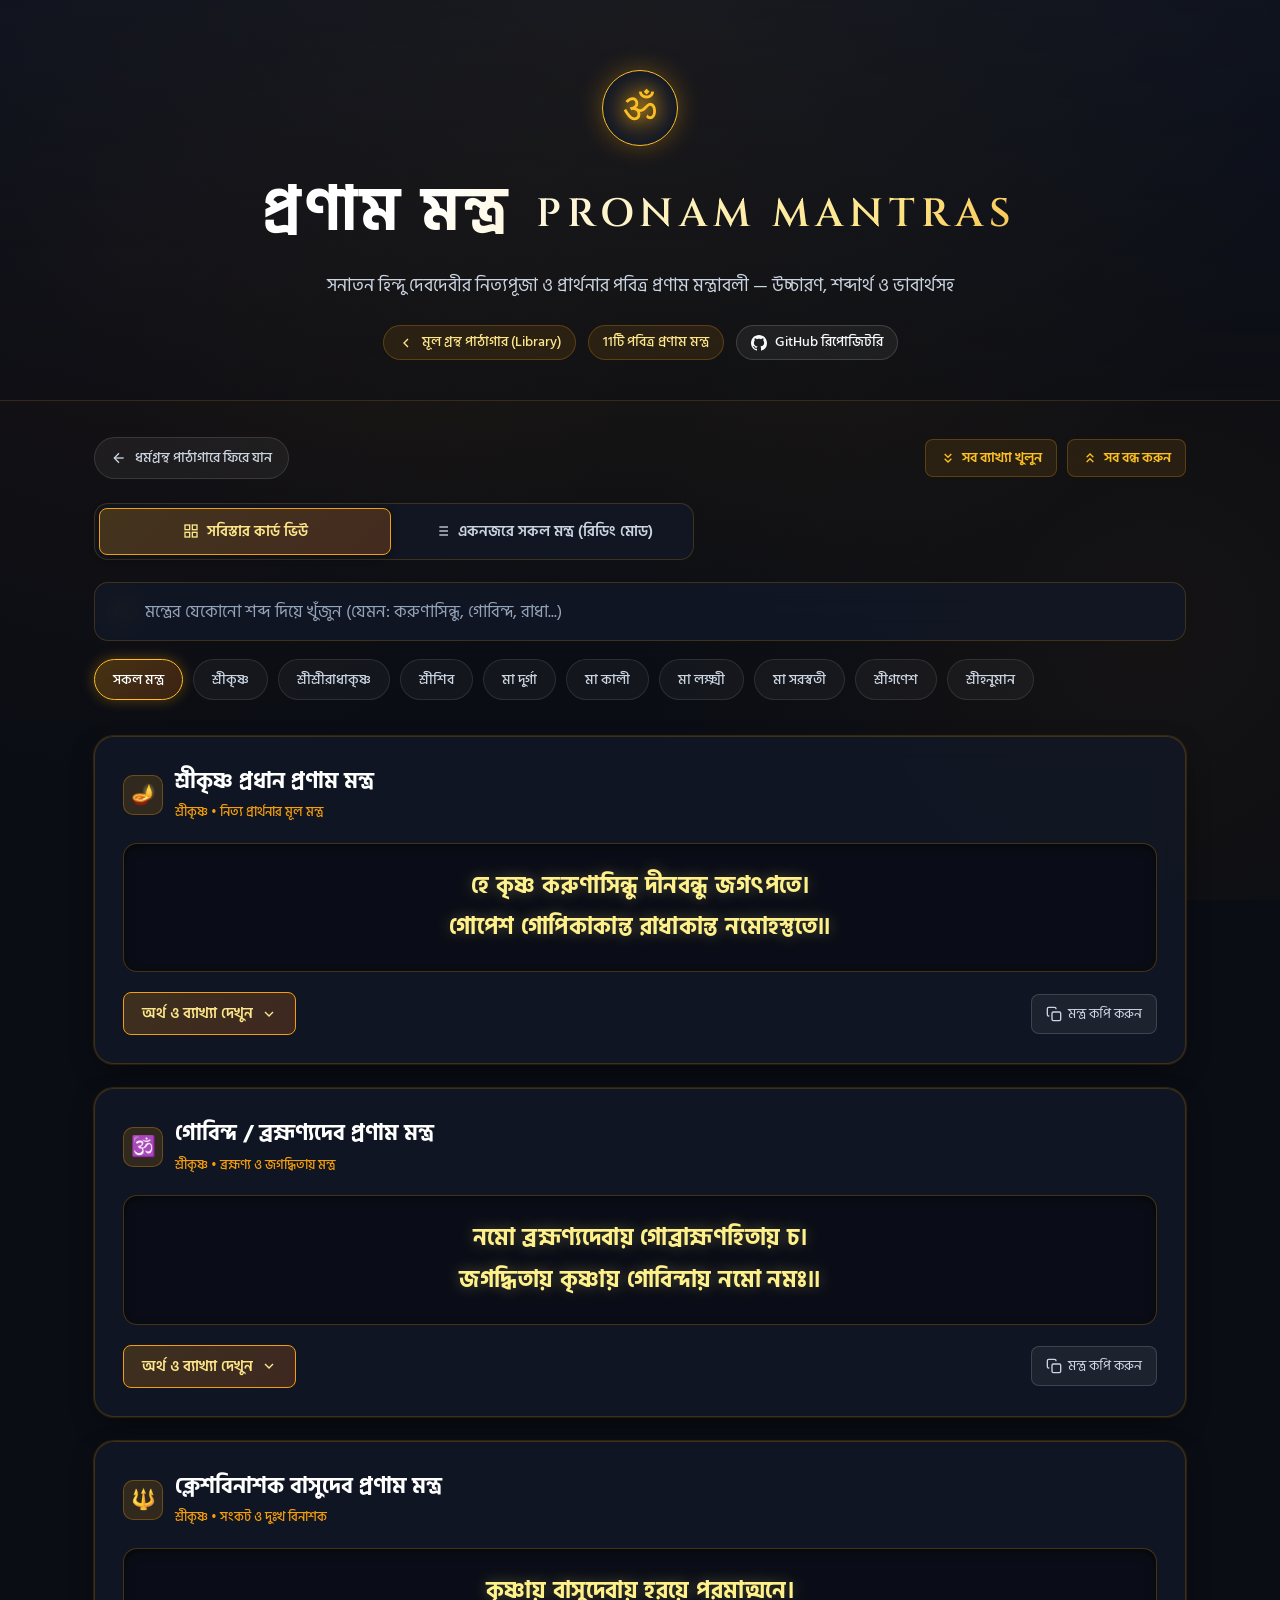
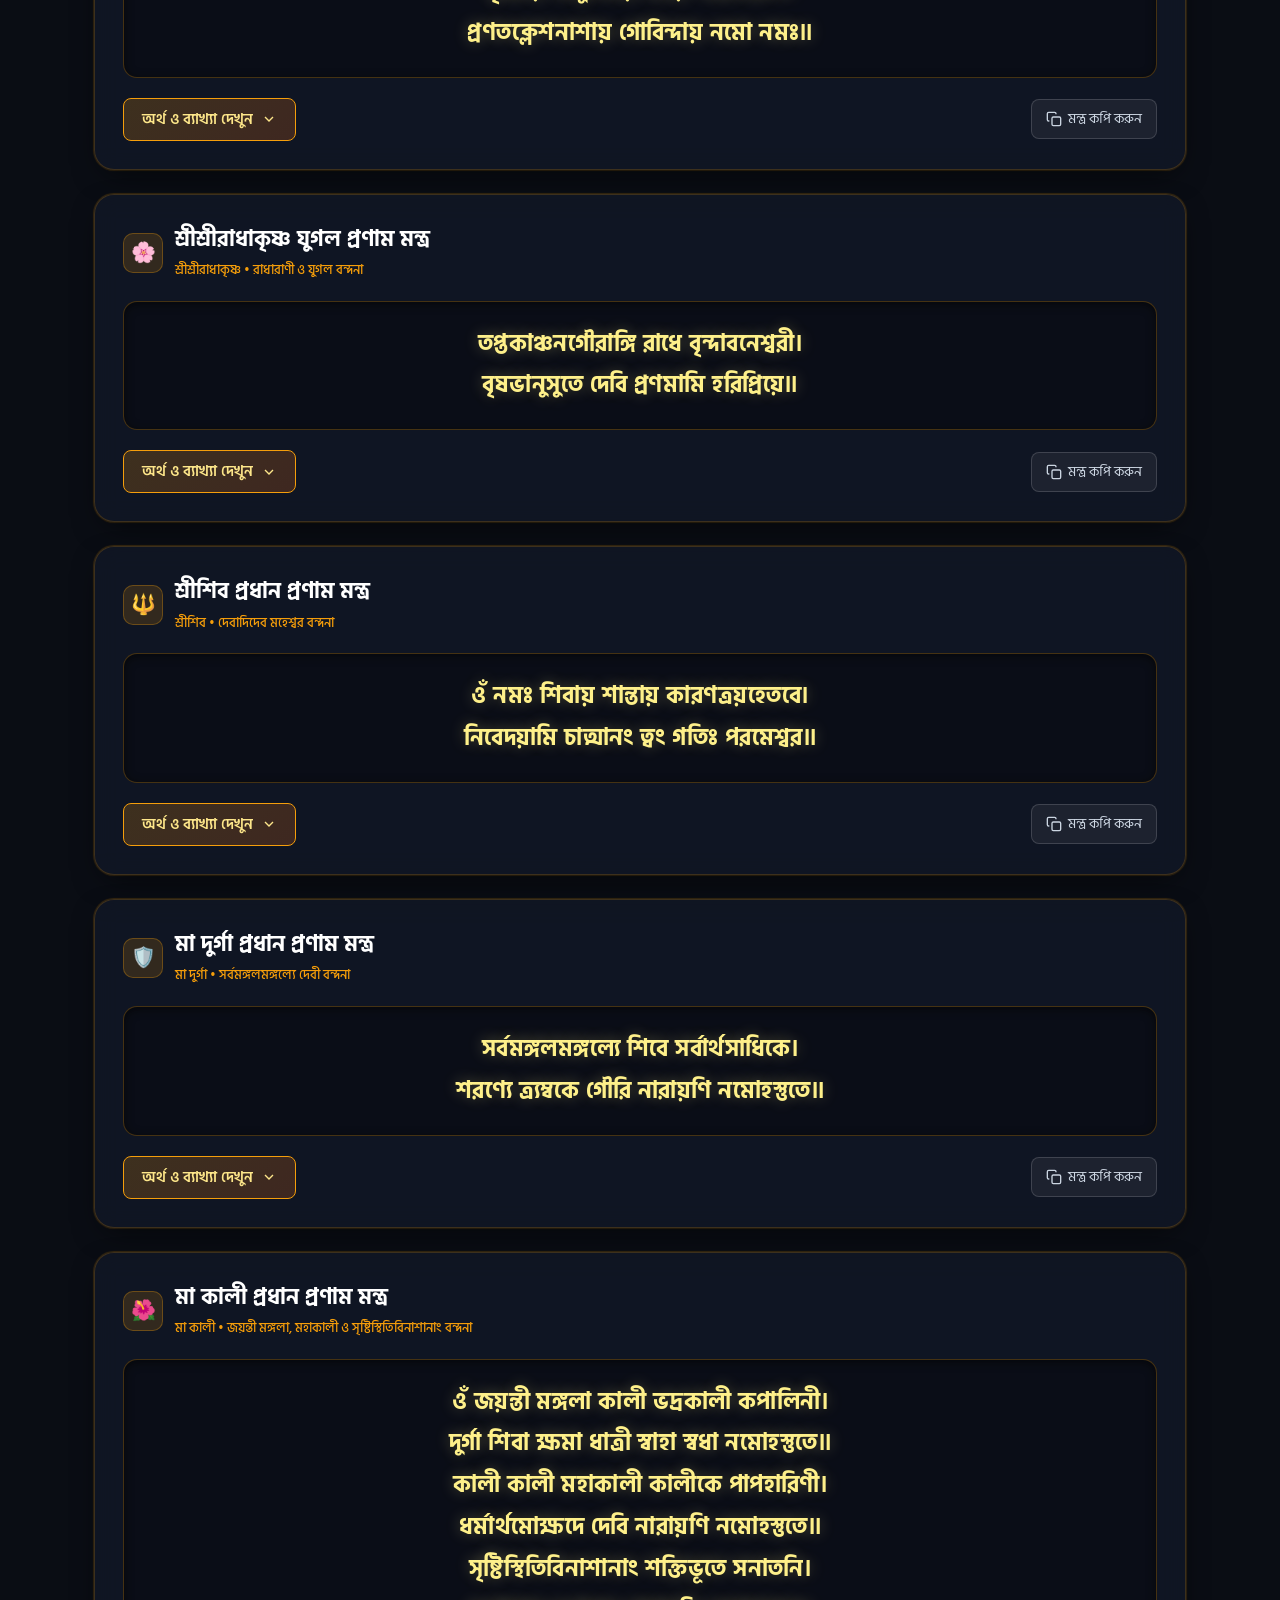
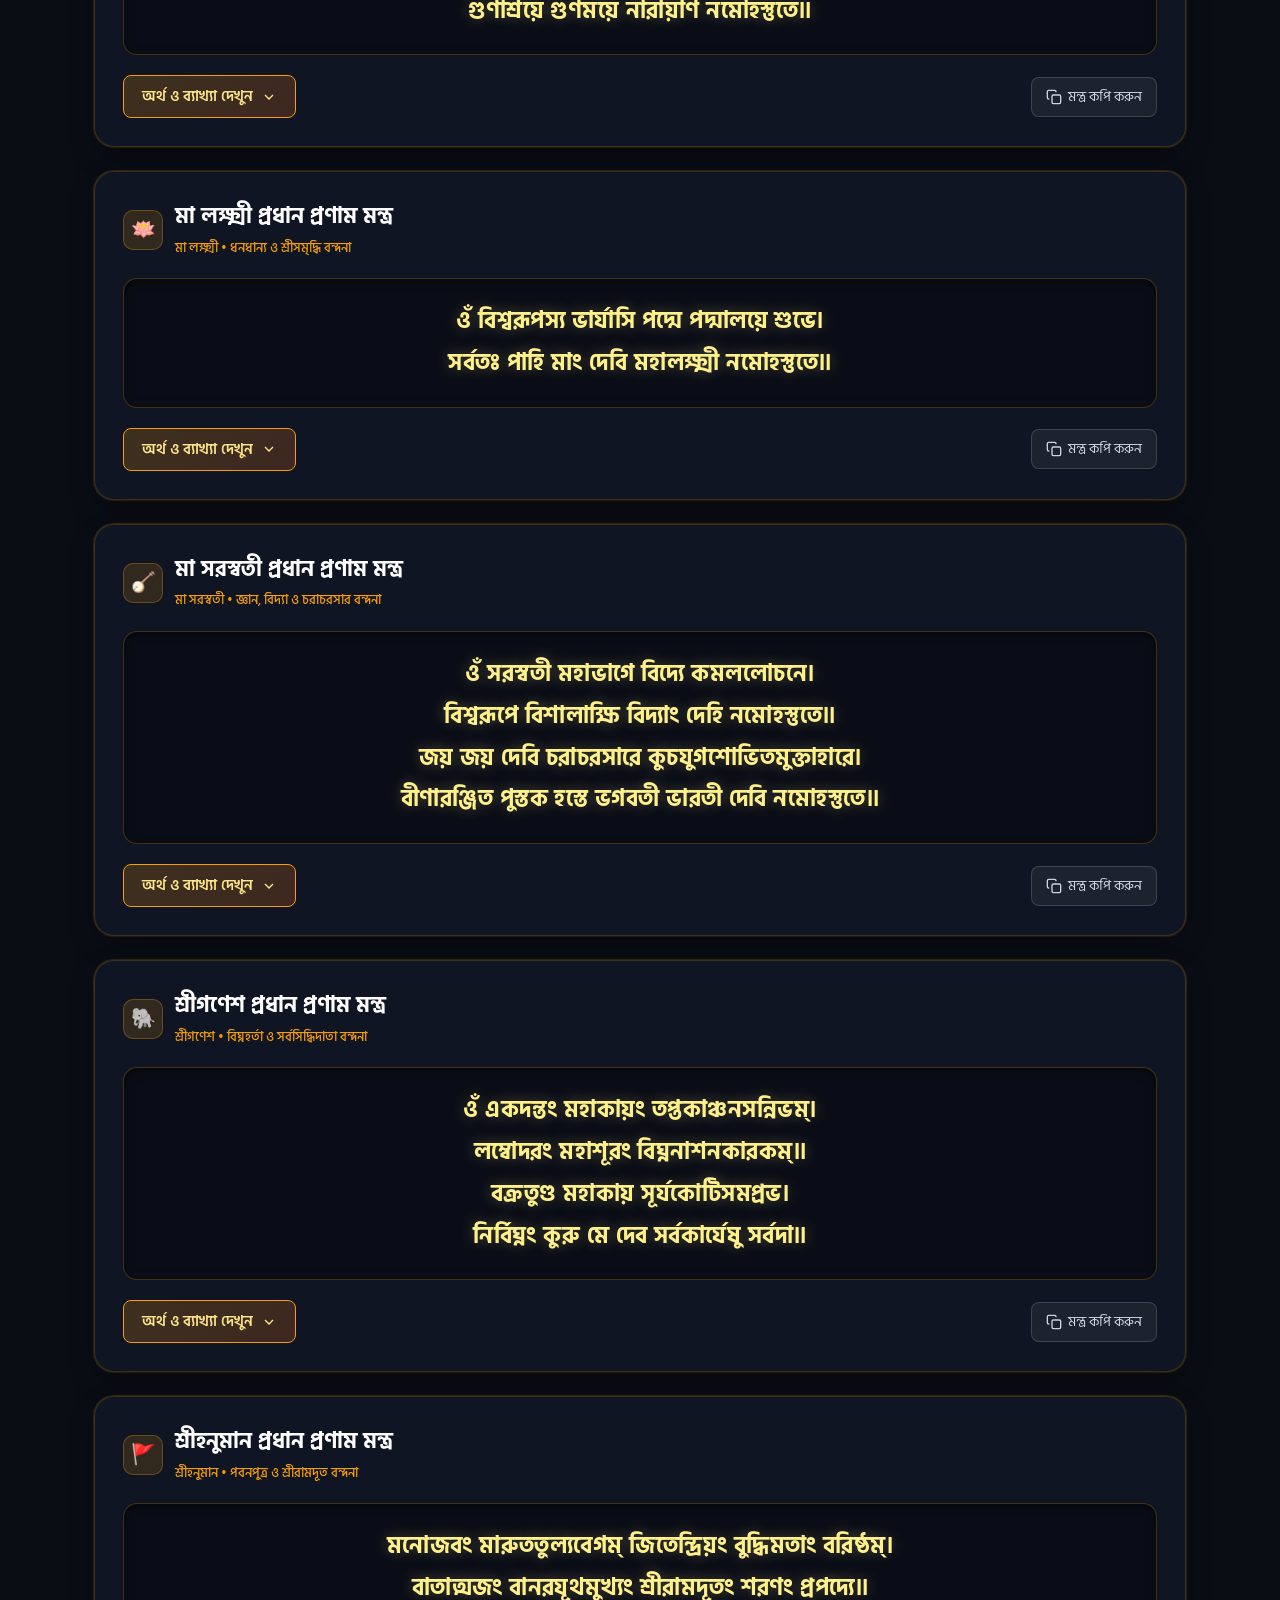
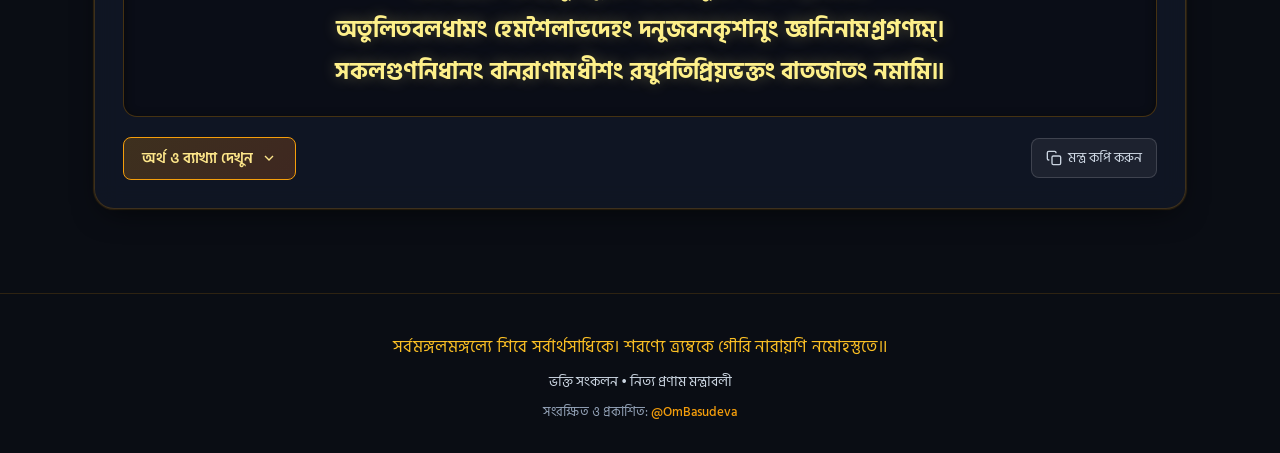
==== commit c7fd9695: "Update last line of Saraswati pronam mantra to Veena-ranjita pustaka haste, Bhagavati Bharati Devi n" ====
--- a/pronam_mantra.html
+++ b/pronam_mantra.html
@@ -155,6 +155,6 @@
     </div>
   </footer>
 
-  <script src="pronam_mantra.js?v=5"></script>
+  <script src="pronam_mantra.js?v=6"></script>
 </body>
 </html>
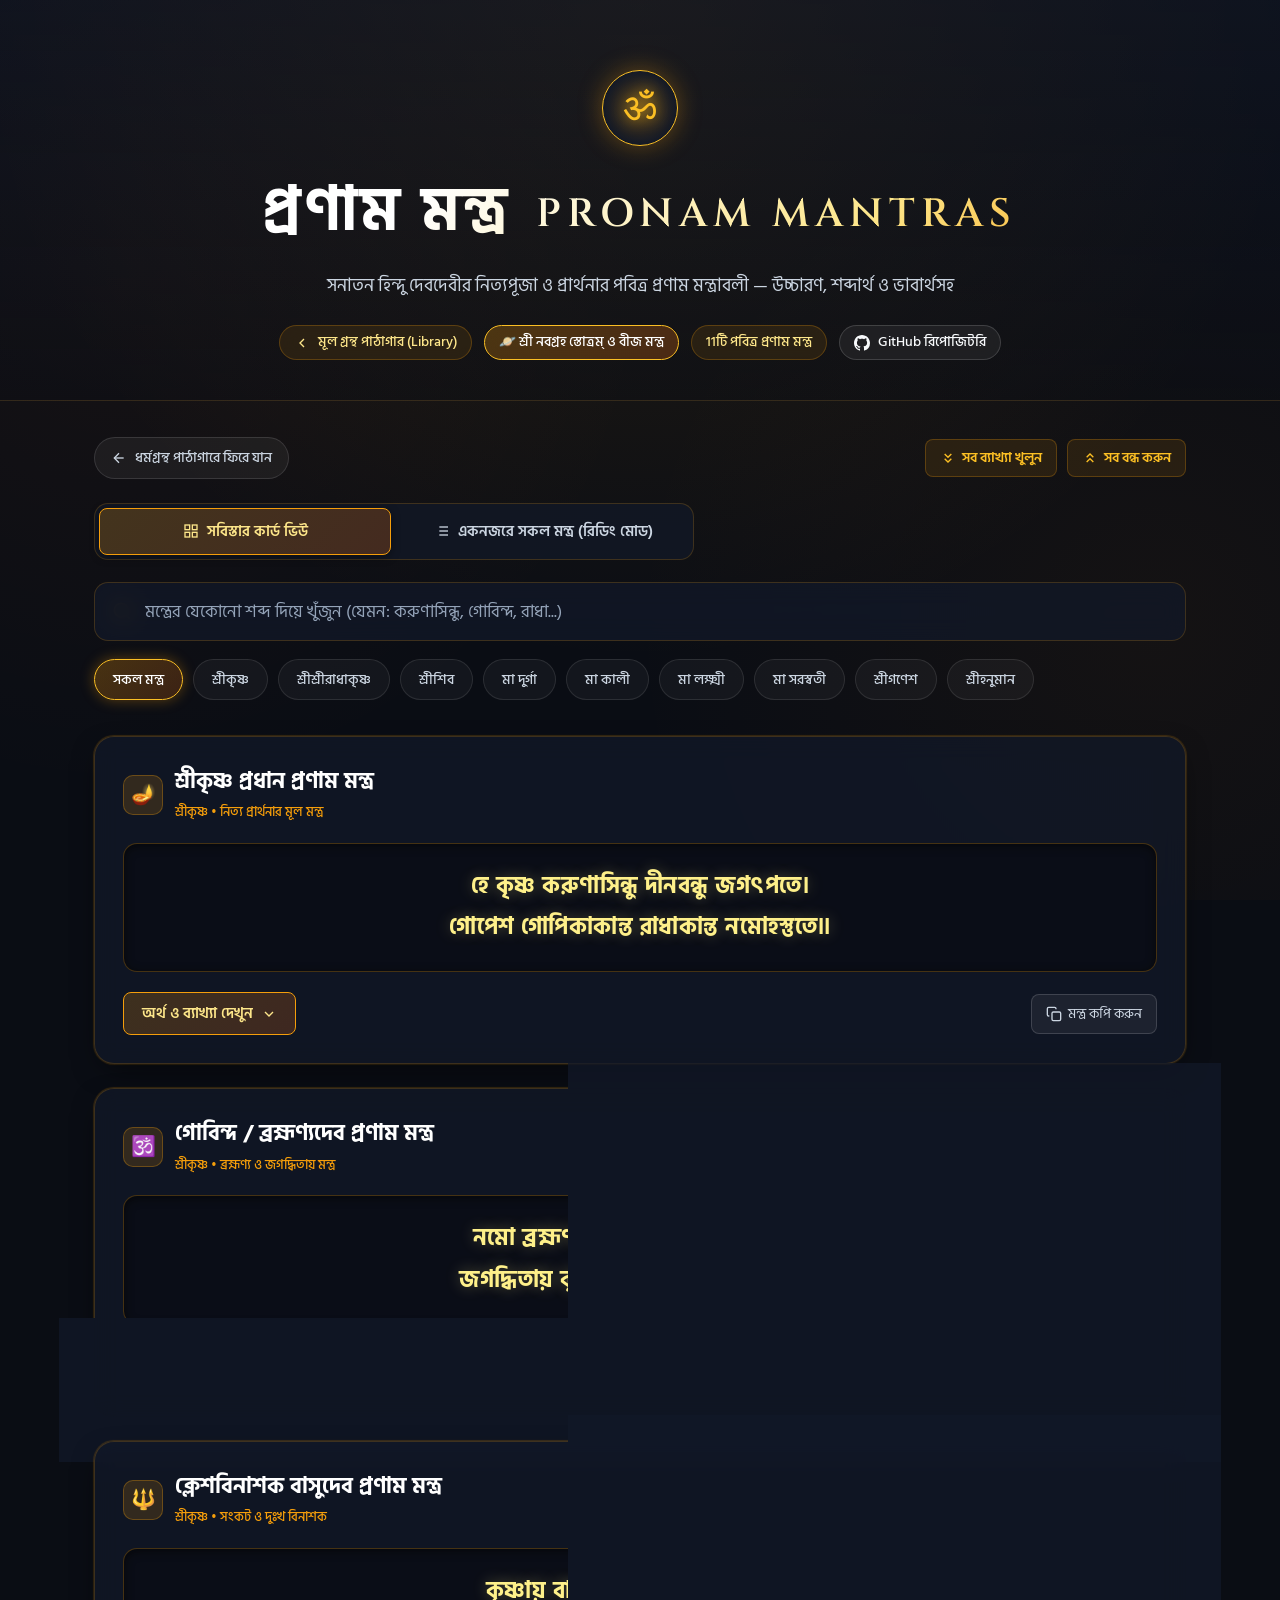
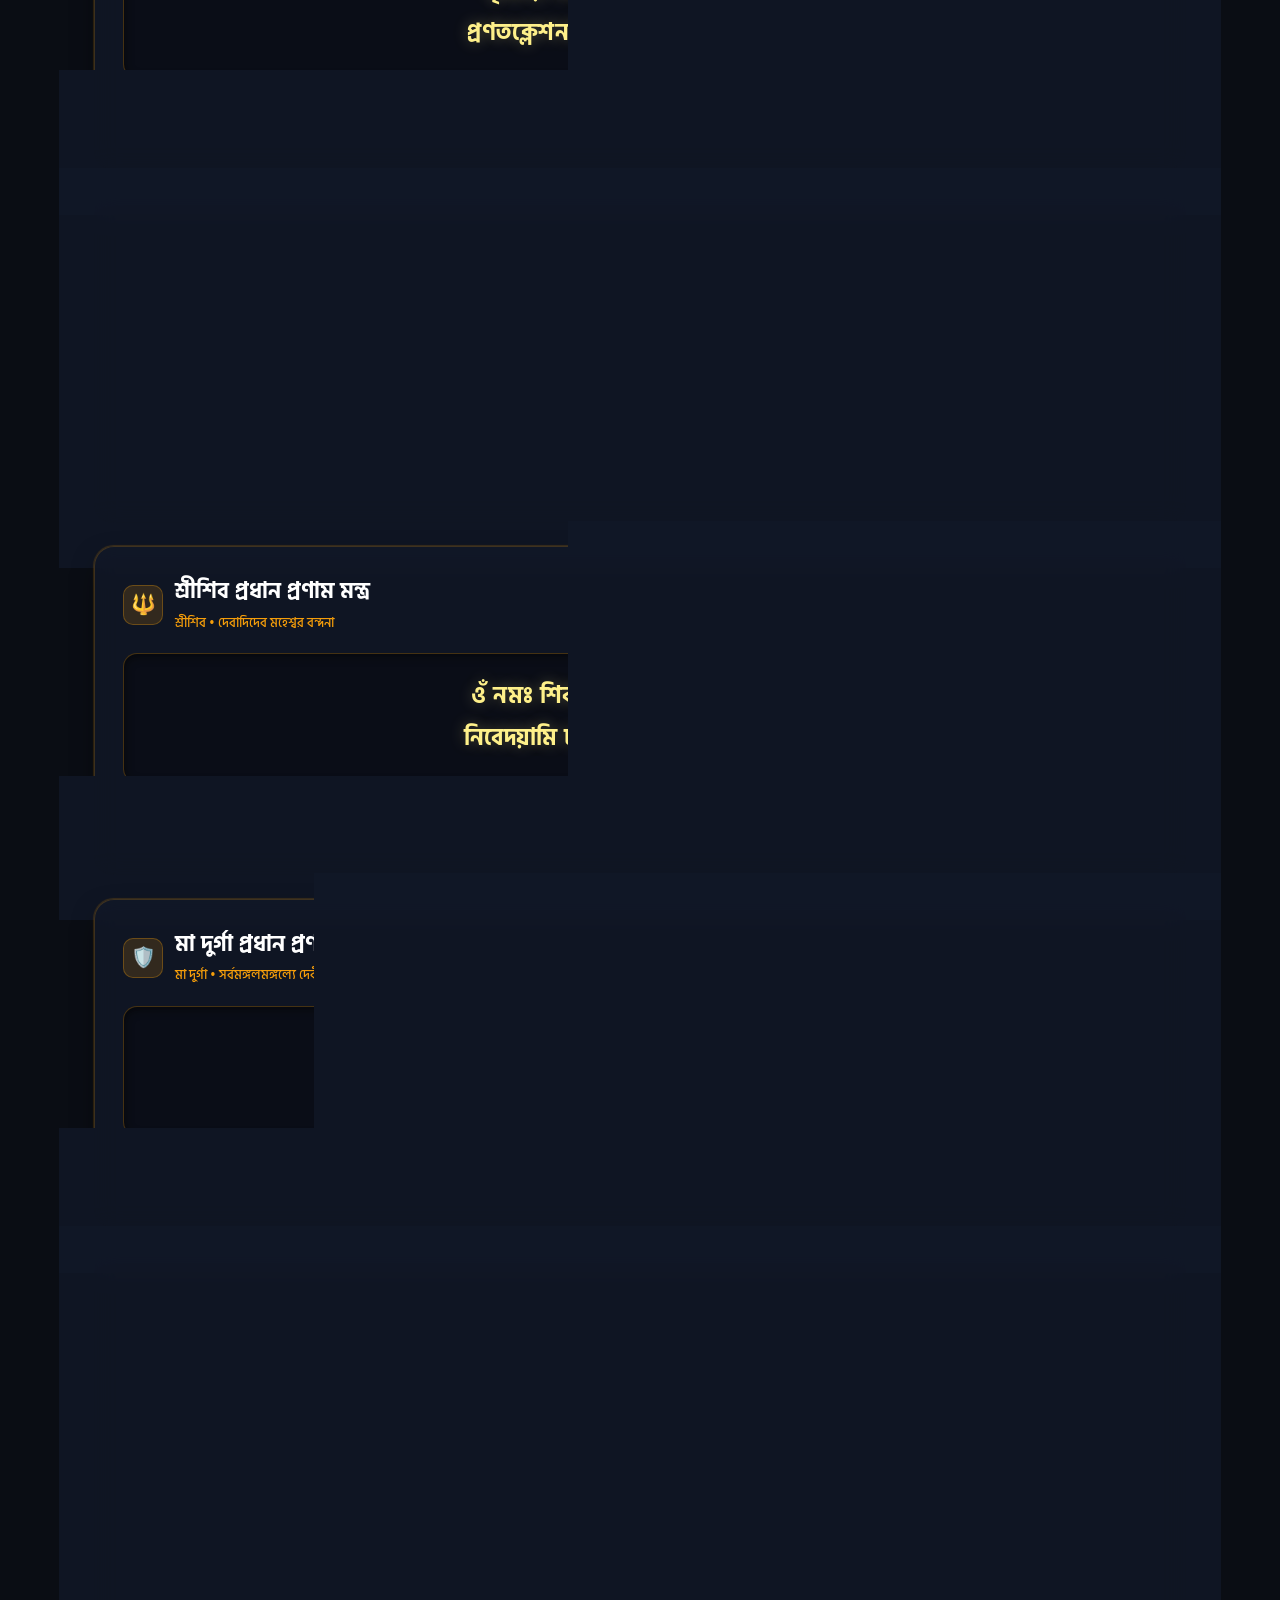
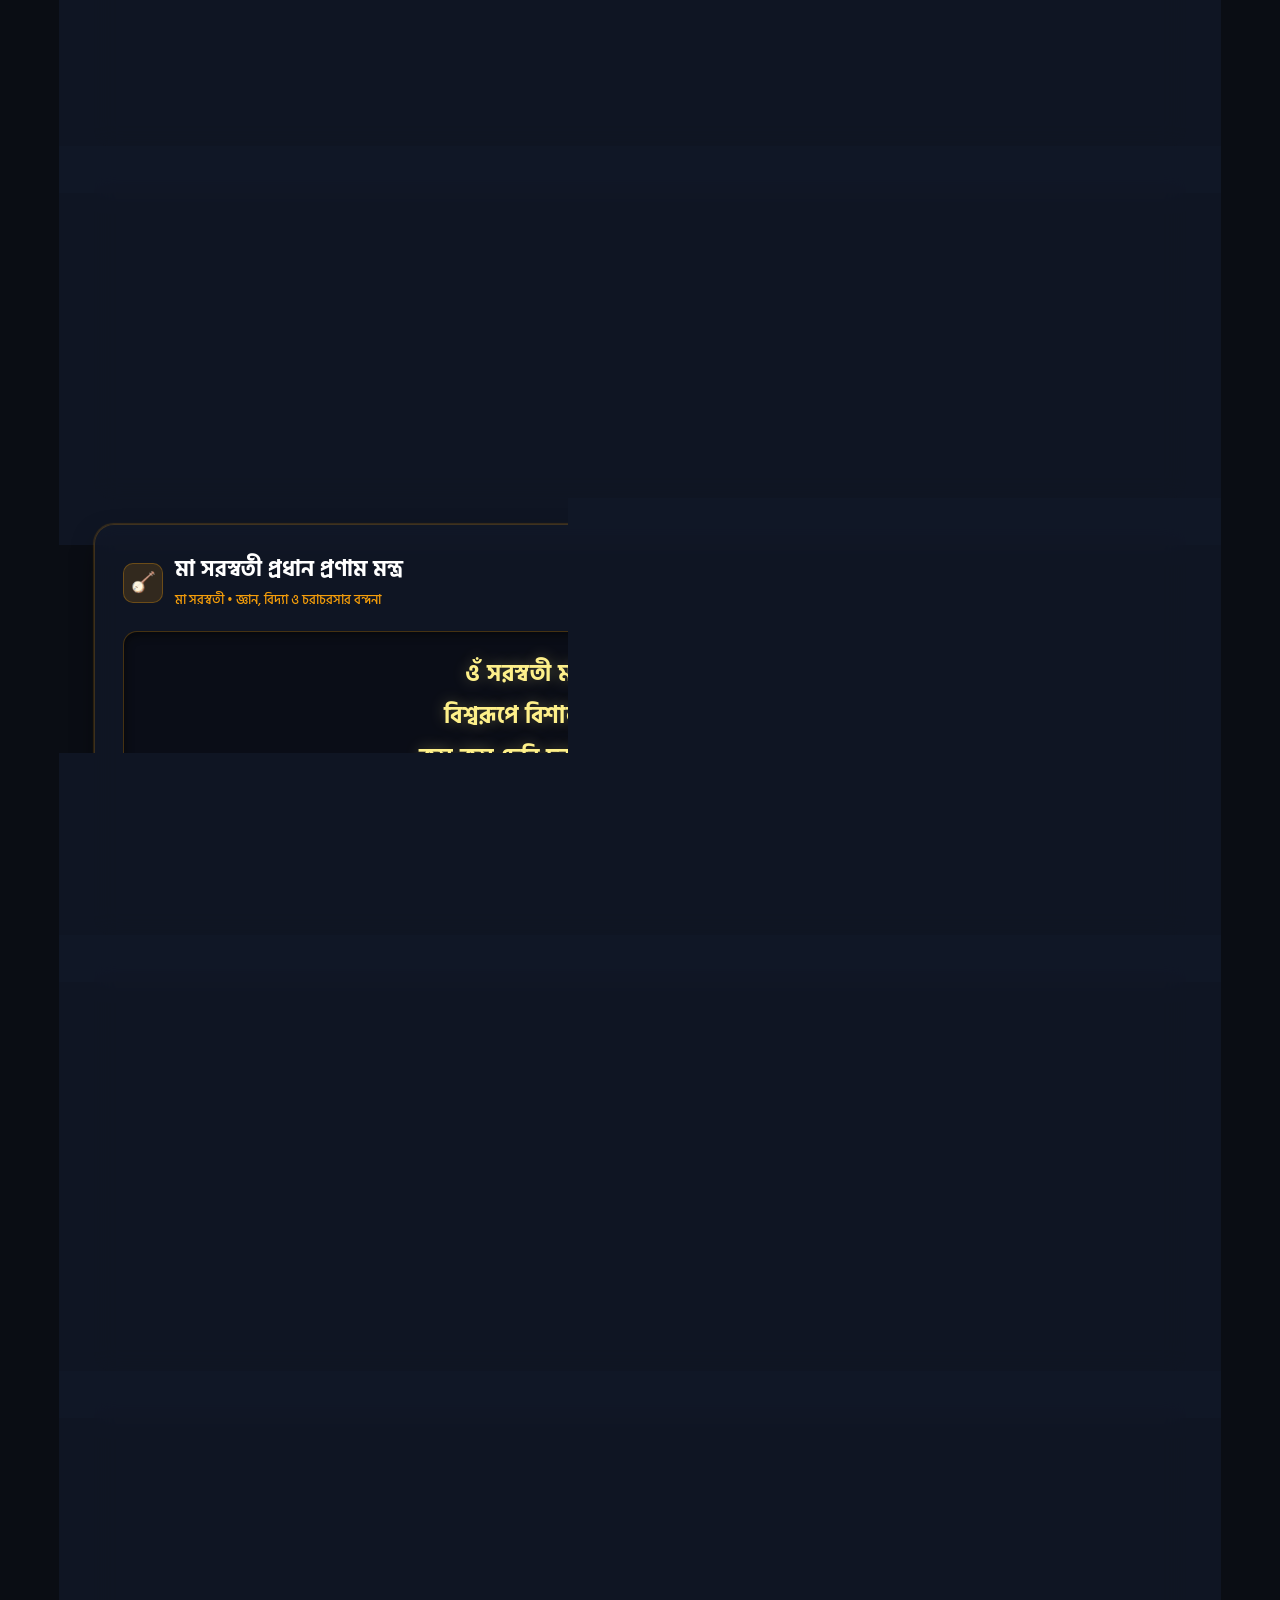
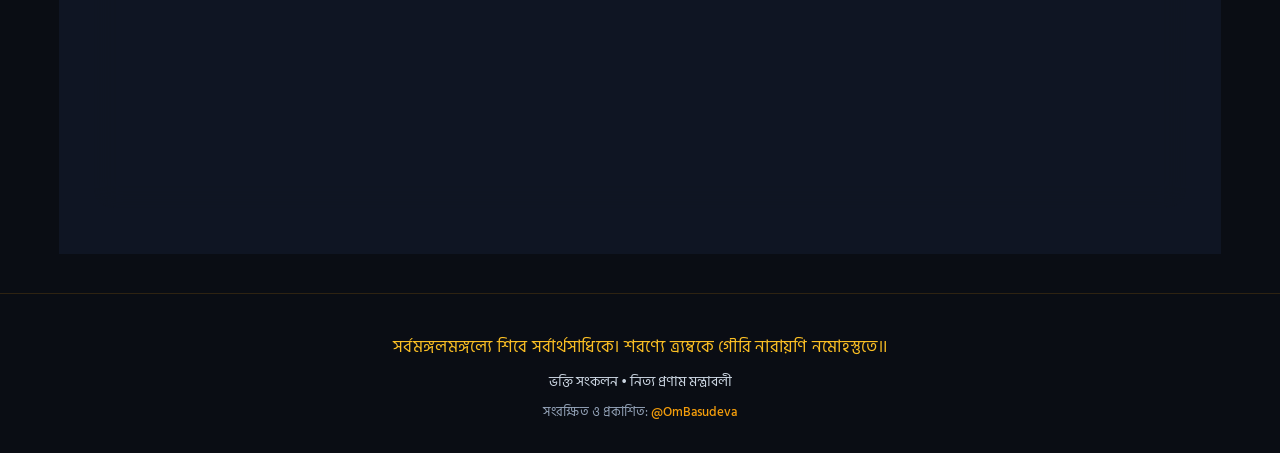
==== commit bcb20dc2: "Add Sri Navagraha Stotram & Beej Mantras markdown and interactive web page with word meanings and PD" ====
--- a/pronam_mantra.html
+++ b/pronam_mantra.html
@@ -31,6 +31,9 @@
             <polyline points="15 18 9 12 15 6"></polyline>
           </svg>
           মূল গ্রন্থ পাঠাগার (Library)
+        </a>
+        <a href="navagraha_stotram.html" class="badge" style="background: linear-gradient(135deg, rgba(245, 158, 11, 0.25) 0%, rgba(249, 115, 22, 0.25) 100%); border-color: var(--gold-light); color: #fff;">
+          🪐 শ্রী নবগ্রহ স্তোত্রম্ ও বীজ মন্ত্র
         </a>
         <span class="badge" id="mantra-count">১১টি পবিত্র প্রণাম মন্ত্র</span>
         <a href="https://github.com/OmBasudeva/vokti" target="_blank" rel="noopener noreferrer" class="badge github-badge">
